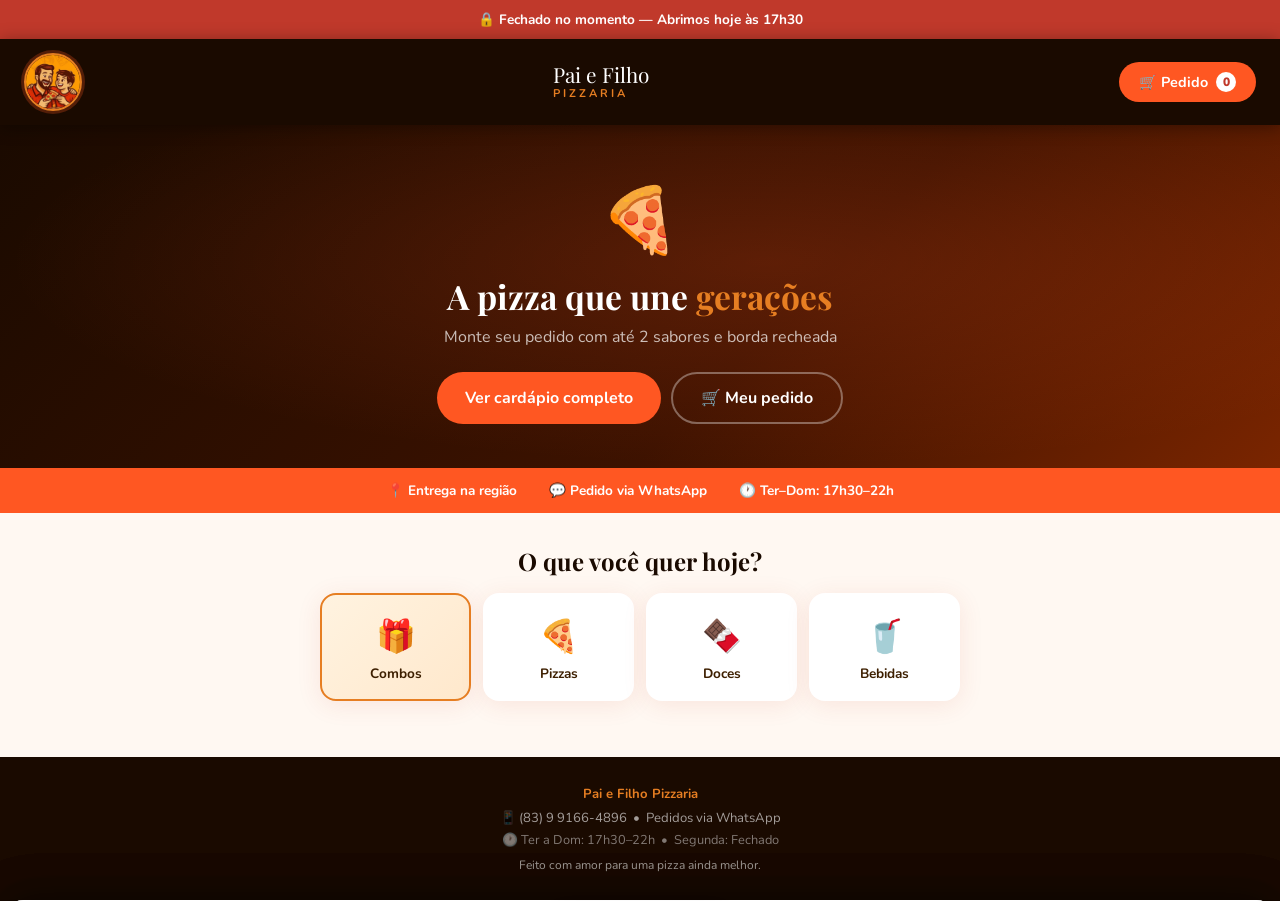
==== index.html @ 8ceafb1d "fix all" ====
<!DOCTYPE html>
<html lang="pt-br">
<head>
  <meta charset="UTF-8" />
  <meta name="viewport" content="width=device-width, initial-scale=1.0"/>
  <title>Pai e Filho Pizzaria</title>
  <link rel="icon" href="logo_pizzaria.jpeg" type="image/jpeg">
  <link href="https://fonts.googleapis.com/css2?family=Playfair+Display:wght@700;900&family=Nunito:wght@400;600;700&display=swap" rel="stylesheet"/>
  <link rel="stylesheet" href="style.css">
</head>
<body>

  <!-- BANNER DE HORÁRIO -->
  <div id="horarioBanner" class="horario-banner"></div>

  <!-- CABEÇALHO -->
  <header>
    <div class="header-logo">
      <div class="logo-circle">
        <img src="logo_pizzaria.jpeg" alt="Pai e Filho Pizzaria">
      </div>
    </div>
      <div class="header-title">
        Pai e Filho
        <span>Pizzaria</span>
      </div>
    </div>
    <button class="carrinho-btn" onclick="abrirCarrinho()">
      🛒 Pedido
      <div id="badge">0</div>
    </button>
  </header>

  <!-- DESTAQUE / BANNER PRINCIPAL -->
  <section class="hero">
    <span class="hero-emoji">🍕</span>
    <h2>A pizza que une <em>gerações</em></h2>
    <p>Monte seu pedido com até 2 sabores e borda recheada</p>
    <div class="hero-btns">
      <button class="hero-btn" onclick="irParaCategorias()">Ver cardápio completo</button>
      <button class="hero-btn outline" onclick="abrirCarrinho()">🛒 Meu pedido</button>
    </div>
  </section>

  <!-- FAIXA DE INFORMAÇÕES -->
  <div class="info-banner">
    <span>📍 Entrega na região</span>
    <span>💬 Pedido via WhatsApp</span>
    <span>🕐 Ter–Dom: 17h30–22h</span>
  </div>

  <!-- CATEGORIAS -->
  <h2 class="sec-title" id="sec-cat">O que você quer hoje?</h2>
  <div class="categorias">
    <div class="cat-card" id="cat-combo" onclick="ativarCat('combo')">
      <span class="cat-emoji">🎁</span>
      Combos
    </div>
    <div class="cat-card" id="cat-pizza" onclick="ativarCat('pizza')">
      <span class="cat-emoji">🍕</span>
      Pizzas
    </div>
    <div class="cat-card" id="cat-doce" onclick="ativarCat('doce')">
      <span class="cat-emoji">🍫</span>
      Doces
    </div>
    <div class="cat-card" id="cat-bebida" onclick="ativarCat('bebida')">
      <span class="cat-emoji">🥤</span>
      Bebidas
    </div>
  </div>

  <!-- FILTROS DE SUBCATEGORIA -->
  <div class="filtros" id="filtros" style="display:none;">
    <button class="filtro-btn ativo" id="f-todos" onclick="filtrar('todos')">Todos</button>
    <button class="filtro-btn" id="f-tradicionais" onclick="filtrar('tradicionais')">Tradicionais</button>
    <button class="filtro-btn" id="f-especiais" onclick="filtrar('especiais')">Especiais</button>
  </div>

  <!-- CARDÁPIO -->
  <div id="cardapio"></div>

  <!-- MODAL MONTAR PIZZA -->
  <div class="modal-overlay" id="modalOverlay" onclick="fecharModal()"></div>
  <div id="modalPizza">
    <div class="modal-handle"></div>
    <div class="modal-header">
      <h2>🍕 Montar Pizza</h2>
      <button class="fechar-btn" onclick="fecharModal()">✕</button>
    </div>
    <div class="modal-body">

      <!-- TAMANHO -->
      <div class="modal-section">
        <h3>Tamanho</h3>
        <div class="tam-grid">
          <button class="tam-btn ativo" id="tam-P" onclick="escolherTamanho('P', this)">
            🍕 Pequena<br><span>R$ base</span>
          </button>
          <button class="tam-btn" id="tam-G" onclick="escolherTamanho('G', this)">
            🍕 Grande<br><span>R$ base</span>
          </button>
        </div>
      </div>

      <!-- SABORES -->
      <div class="modal-section">
        <h3>Sabores <span class="hint">Escolha até 2</span></h3>
        <p id="saboresSelecionados" class="sabores-info">Nenhum sabor selecionado</p>
        <div id="listaSabores" class="sabores-lista"></div>
      </div>

      <!-- BORDA RECHEADA -->
      <div class="modal-section">
        <h3>Borda recheada</h3>
        <div class="borda-grid" id="bordaGrid">
          <button class="borda-btn ativo" onclick="escolherBordaModal('Sem borda', 0, this)">Sem borda</button>
          <button class="borda-btn" onclick="escolherBordaModal('Requeijão', null, this)">Requeijão</button>
          <button class="borda-btn" onclick="escolherBordaModal('Cheddar', null, this)">Cheddar</button>
          <button class="borda-btn" onclick="escolherBordaModal('Chocolate Branco', null, this)">Choc. Branco</button>
          <button class="borda-btn" onclick="escolherBordaModal('Chocolate ao Leite', null, this)">Choc. Leite</button>
        </div>
        <p id="bordaModalInfo" class="borda-info">✅ Sem borda</p>
      </div>

      <!-- ADICIONAIS -->
      <div class="modal-section">
        <h3>Adicionais <span class="hint">1x cada • verduras grátis</span></h3>
        <div class="adicionais-grid" id="adicionaisGrid"></div>
        <p id="adicionaisInfo" class="borda-info"></p>
      </div>

      <!-- RESUMO DO PEDIDO -->
      <div class="modal-resumo" id="modalResumo">
        <span>Selecione sabor e tamanho</span>
        <span id="modalPreco">R$ 0,00</span>
      </div>

      <button class="confirmar-btn" onclick="confirmarPizza()">✅ Adicionar ao Pedido</button>
    </div>
  </div>

  <!-- MODAL COMBO -->
  <div class="modal-overlay" id="modalComboOverlay" onclick="fecharModalCombo()"></div>
  <div id="modalCombo">
    <div class="modal-handle"></div>
    <div class="modal-header">
      <h2 id="modalComboTitulo">🎁 Montar Combo</h2>
      <button class="fechar-btn" onclick="fecharModalCombo()">✕</button>
    </div>
    <div class="modal-body">
      <div id="modalComboDescricao" class="combo-modal-desc"></div>

      <!-- SELEÇÃO DE PIZZAS DO COMBO -->
      <div id="comboPizzasContainer"></div>

      <!-- BEBIDA DO COMBO (se aplicável) -->
      <div id="comboBebidaContainer" style="display:none;">
        <div class="modal-section">
          <h3>Bebida incluída</h3>
          <div id="comboBebidaOpcoes" class="borda-grid"></div>
        </div>
      </div>

      <!-- RESUMO -->
      <div class="modal-resumo" id="comboResumo">
        <span id="comboResumoTexto">Monte seu combo</span>
        <span id="comboPreco" style="font-size:1.2rem;color:var(--laranja2);font-family:'Playfair Display',serif;">R$ 45,00</span>
      </div>

      <button class="confirmar-btn" onclick="confirmarCombo()">✅ Adicionar Combo ao Pedido</button>
    </div>
  </div>

  <!-- FUNDO ESCURO DO CARRINHO -->
  <div class="overlay" id="overlay" onclick="fecharCarrinho()"></div>

  <!-- GAVETA DO CARRINHO -->
  <div id="drawer">
    <div class="drawer-handle"></div>
    <div class="drawer-header">
      <h2>🛒 Seu Pedido</h2>
      <button class="fechar-btn" onclick="fecharCarrinho()">✕</button>
    </div>
    <ul id="listaPedido">
      <li class="carrinho-vazio">
        <span class="big">🍕</span>
        Seu pedido está vazio.<br>Adicione itens do cardápio!
      </li>
    </ul>
    <div class="drawer-total">
      <span>Total</span>
      <span id="total">R$ 0,00</span>
    </div>
    <button class="wpp-btn" onclick="finalizarPedido()">
      <svg viewBox="0 0 24 24" xmlns="http://www.w3.org/2000/svg">
        <path d="M17.472 14.382c-.297-.149-1.758-.867-2.03-.967-.273-.099-.471-.148-.67.15-.197.297-.767.966-.94 1.164-.173.199-.347.223-.644.075-.297-.15-1.255-.463-2.39-1.475-.883-.788-1.48-1.761-1.653-2.059-.173-.297-.018-.458.13-.606.134-.133.298-.347.446-.52.149-.174.198-.298.298-.497.099-.198.05-.371-.025-.52-.075-.149-.669-1.612-.916-2.207-.242-.579-.487-.5-.669-.51-.173-.008-.371-.01-.57-.01-.198 0-.52.074-.792.372-.272.297-1.04 1.016-1.04 2.479 0 1.462 1.065 2.875 1.213 3.074.149.198 2.096 3.2 5.077 4.487.709.306 1.262.489 1.694.625.712.227 1.36.195 1.871.118.571-.085 1.758-.719 2.006-1.413.248-.694.248-1.289.173-1.413-.074-.124-.272-.198-.57-.347z"/>
        <path d="M12 0C5.373 0 0 5.373 0 12c0 2.117.549 4.107 1.51 5.837L.057 23.882l6.204-1.627A11.94 11.94 0 0012 24c6.627 0 12-5.373 12-12S18.627 0 12 0zm0 21.818a9.818 9.818 0 01-5.006-1.374l-.36-.214-3.724.977.997-3.635-.234-.374A9.818 9.818 0 0112 2.182c5.428 0 9.818 4.39 9.818 9.818S17.428 21.818 12 21.818z"/>
      </svg>
      Finalizar pelo WhatsApp
    </button>
  </div>

  <!-- NOTIFICAÇÃO FLUTUANTE (TOAST) -->
  <div id="toast">✅ Item adicionado!</div>

  <footer>
    <p><strong>Pai e Filho Pizzaria</strong></p>
    <p style="margin-top:6px;">📱 (83) 9 9166-4896 &nbsp;•&nbsp; Pedidos via WhatsApp</p>
    <p style="margin-top:4px; font-size:0.8rem; color:rgba(255,255,255,0.45);">🕐 Ter a Dom: 17h30–22h &nbsp;•&nbsp; Segunda: Fechado</p>
    <p style="margin-top:8px; font-size:0.75rem;">Feito com amor para uma pizza ainda melhor.</p>
  </footer>

  <script src="script.js"></script>
</body>
</html>
---- style.css ----
:root {
      --vermelho: #c0392b;
      --laranja: #e67e22;
      --laranja2: #ff5722;
      --creme: #fff8f2;
      --creme2: #ffeedd;
      --escuro: #1a0a00;
      --texto: #3d1f00;
      --cartao: #ffffff;
      --sombra: 0 4px 24px rgba(192,57,43,0.10);
    }

    *, *::before, *::after { margin:0; padding:0; box-sizing:border-box; }

    body {
      background: var(--creme);
      color: var(--texto);
      font-family: 'Nunito', sans-serif;
      min-height: 100vh;
      overflow-x: hidden;
    }

    /* ===== BANNER DE HORÁRIO ===== */
    .horario-banner {
      padding: 10px 20px;
      text-align: center;
      font-size: 0.85rem;
      font-weight: 700;
      font-family: 'Nunito', sans-serif;
      display: flex;
      align-items: center;
      justify-content: center;
      gap: 8px;
      transition: background 0.3s;
    }
    .horario-banner.aberto {
      background: #1a7a3a;
      color: #fff;
    }
    .horario-banner.pre-abertura {
      background: #e67e22;
      color: #fff;
    }
    .horario-banner.fechado {
      background: #c0392b;
      color: #fff;
    }
    .horario-banner.segunda {
      background: #2c2c2c;
      color: rgba(255,255,255,0.75);
    }
    .horario-banner .pulse {
      display: inline-block;
      width: 8px; height: 8px;
      border-radius: 50%;
      background: #fff;
      animation: piscar 1.2s ease-in-out infinite;
      flex-shrink: 0;
    }
    @keyframes piscar {
      0%,100% { opacity: 1; }
      50% { opacity: 0.2; }
    }

    /* ===== CABEÇALHO ===== */
    header {
      background: var(--escuro);
      padding: 14px 24px;
      display: flex;
      align-items: center;
      justify-content: space-between;
      position: sticky;
      top: 0;
      z-index: 100;
      box-shadow: 0 2px 16px rgba(0,0,0,0.35);
    }

    .header-logo {
      display: flex;
      align-items: center;
      gap: 12px;
    }

    .logo-circle {
      width: 58px;
      height: 58px;
      border-radius: 50%;
      overflow: hidden;
      flex-shrink: 0;
      border: 2px solid var(--laranja);
      box-shadow: 0 0 0 3px rgba(255,87,34,0.25);
    }

    .logo-circle img {
      width: 160%;
      height: 160%;
      object-fit: cover;
      object-position: 30% 5%;
      display: block;
      margin-left: -30%;
    }

    .header-title {
      font-family: 'Playfair Display', serif;
      color: #fff;
      font-size: 1.3rem;
      line-height: 1.1;
    }

    .header-title span {
      display: block;
      font-size: 0.7rem;
      font-family: 'Nunito', sans-serif;
      color: var(--laranja);
      letter-spacing: 3px;
      text-transform: uppercase;
      font-weight: 700;
      margin-top: 2px;
    }

    .carrinho-btn {
      background: var(--laranja2);
      border: none;
      color: white;
      border-radius: 50px;
      padding: 10px 20px;
      font-family: 'Nunito', sans-serif;
      font-weight: 700;
      font-size: 0.9rem;
      cursor: pointer;
      display: flex;
      align-items: center;
      gap: 8px;
      transition: background 0.2s, transform 0.15s;
      position: relative;
    }
    .carrinho-btn:hover { background: var(--vermelho); transform: scale(1.04); }
    #badge {
      background: #fff;
      color: var(--vermelho);
      border-radius: 50%;
      font-size: 0.75rem;
      width: 20px; height: 20px;
      display: flex; align-items: center; justify-content: center;
      font-weight: 900;
    }

    /* ===== DESTAQUE / BANNER PRINCIPAL ===== */
    .hero {
      background: linear-gradient(135deg, #1a0a00 0%, #3d1200 60%, #7a2500 100%);
      padding: 52px 24px 44px;
      text-align: center;
      position: relative;
      overflow: hidden;
    }
    .hero::before {
      content: '';
      position: absolute;
      inset: 0;
      background: radial-gradient(ellipse at 60% 40%, rgba(255,87,34,0.18) 0%, transparent 70%);
    }
    .hero-emoji {
      font-size: 64px;
      display: block;
      margin-bottom: 12px;
      animation: flutuar 3s ease-in-out infinite;
    }
    @keyframes flutuar {
      0%,100% { transform: translateY(0); }
      50% { transform: translateY(-10px); }
    }
    .hero h2 {
      font-family: 'Playfair Display', serif;
      font-size: 2.1rem;
      color: #fff;
      line-height: 1.15;
      position: relative;
    }
    .hero h2 em {
      font-style: normal;
      color: var(--laranja);
    }
    .hero p {
      color: rgba(255,255,255,0.72);
      margin-top: 10px;
      font-size: 1rem;
      position: relative;
    }
    .hero-btns {
      display: flex;
      gap: 10px;
      justify-content: center;
      flex-wrap: wrap;
      margin-top: 24px;
      position: relative;
    }
    .hero-btn {
      background: var(--laranja2);
      color: white;
      border: none;
      border-radius: 50px;
      padding: 13px 28px;
      font-family: 'Nunito', sans-serif;
      font-weight: 700;
      font-size: 1rem;
      cursor: pointer;
      transition: background 0.2s, transform 0.15s;
    }
    .hero-btn:hover { background: var(--vermelho); transform: scale(1.04); }
    .hero-btn.outline {
      background: transparent;
      border: 2px solid rgba(255,255,255,0.35);
      color: white;
    }
    .hero-btn.outline:hover { background: rgba(255,255,255,0.1); }

    /* ===== FAIXA DE INFORMAÇÕES ===== */
    .info-banner {
      background: var(--laranja2);
      color: white;
      display: flex;
      justify-content: center;
      gap: 32px;
      padding: 13px 24px;
      font-size: 0.85rem;
      font-weight: 700;
      flex-wrap: wrap;
    }
    .info-banner span { display: flex; align-items: center; gap: 5px; }

    /* ===== CATEGORIAS ===== */
    .sec-title {
      font-family: 'Playfair Display', serif;
      font-size: 1.5rem;
      color: var(--escuro);
      padding: 32px 20px 0;
      text-align: center;
    }
    .categorias {
      display: grid;
      grid-template-columns: repeat(4, 1fr);
      gap: 12px;
      padding: 16px 20px;
      max-width: 680px;
      margin: 0 auto;
    }
    .cat-card {
      background: var(--cartao);
      border-radius: 16px;
      padding: 20px 10px 16px;
      text-align: center;
      cursor: pointer;
      box-shadow: var(--sombra);
      border: 2px solid transparent;
      transition: border 0.2s, transform 0.15s, box-shadow 0.2s;
      font-weight: 700;
      font-size: 0.85rem;
      color: var(--texto);
    }
    .cat-card:hover, .cat-card.ativo {
      border-color: var(--laranja2);
      transform: translateY(-3px);
      box-shadow: 0 8px 28px rgba(255,87,34,0.18);
      color: var(--laranja2);
    }
    /* destaque especial para combos */
    #cat-combo {
      background: linear-gradient(135deg, #fff3e0 0%, #ffe8cc 100%);
      border-color: var(--laranja);
    }
    #cat-combo:hover, #cat-combo.ativo {
      background: var(--laranja2);
      color: white;
      border-color: var(--laranja2);
    }
    .cat-card .cat-emoji { font-size: 2rem; display: block; margin-bottom: 6px; }

    /* ===== FILTROS DE SUBCATEGORIA ===== */
    .filtros {
      display: flex;
      gap: 8px;
      padding: 0 20px 10px;
      overflow-x: auto;
      scrollbar-width: none;
      max-width: 680px;
      margin: 0 auto;
    }
    .filtros::-webkit-scrollbar { display: none; }
    .filtro-btn {
      background: var(--creme2);
      border: 2px solid transparent;
      border-radius: 50px;
      padding: 7px 18px;
      font-family: 'Nunito', sans-serif;
      font-weight: 700;
      font-size: 0.82rem;
      cursor: pointer;
      white-space: nowrap;
      color: var(--texto);
      transition: all 0.18s;
    }
    .filtro-btn:hover, .filtro-btn.ativo {
      background: var(--laranja2);
      color: white;
      border-color: var(--laranja2);
    }

    /* ===== CARDÁPIO ===== */
    #cardapio {
      display: none;
      padding: 0 20px 20px;
      max-width: 680px;
      margin: 0 auto;
    }
    .item {
      background: var(--cartao);
      border-radius: 14px;
      padding: 16px;
      margin-top: 10px;
      display: flex;
      align-items: center;
      justify-content: space-between;
      gap: 12px;
      box-shadow: var(--sombra);
      transition: box-shadow 0.2s, transform 0.15s;
      animation: aparecer 0.3s ease both;
    }
    @keyframes aparecer {
      from { opacity:0; transform: translateY(12px); }
      to   { opacity:1; transform: translateY(0); }
    }
    .item:hover { box-shadow: 0 6px 24px rgba(255,87,34,0.13); transform: translateY(-2px); }
    .item-info p {
      font-weight: 700;
      font-size: 0.97rem;
      color: var(--escuro);
    }
    .item-info small {
      display: block;
      color: #888;
      font-size: 0.78rem;
      margin-top: 3px;
      line-height: 1.35;
    }
    .item-info .precos {
      margin-top: 6px;
      display: flex;
      gap: 8px;
    }
    .preco-tag {
      background: var(--creme2);
      color: var(--vermelho);
      font-weight: 700;
      font-size: 0.8rem;
      border-radius: 8px;
      padding: 3px 10px;
      cursor: pointer;
      border: 2px solid transparent;
      font-family: 'Nunito', sans-serif;
      transition: all 0.15s;
    }
    .preco-tag:hover {
      background: var(--laranja2);
      color: white;
      border-color: var(--laranja2);
      transform: scale(1.06);
    }
    .item-add {
      background: var(--laranja2);
      color: white;
      border: none;
      border-radius: 50px;
      padding: 9px 18px;
      font-family: 'Nunito', sans-serif;
      font-weight: 700;
      font-size: 0.85rem;
      cursor: pointer;
      white-space: nowrap;
      flex-shrink: 0;
      transition: background 0.2s, transform 0.15s;
    }
    .item-add:hover { background: var(--vermelho); transform: scale(1.06); }

    /* ===== CARDS DE COMBO ===== */
    .combo-grid {
      display: flex;
      flex-direction: column;
      gap: 14px;
      padding: 12px 0 20px;
    }
    .combo-card {
      background: var(--cartao);
      border-radius: 18px;
      overflow: hidden;
      box-shadow: var(--sombra);
      border: 2px solid transparent;
      transition: border 0.2s, transform 0.15s, box-shadow 0.2s;
      animation: aparecer 0.3s ease both;
      display: flex;
      flex-direction: column;
    }
    .combo-card:hover {
      border-color: var(--laranja2);
      transform: translateY(-2px);
      box-shadow: 0 8px 28px rgba(255,87,34,0.2);
    }
    .combo-img-wrapper {
      width: 100%;
      height: 160px;
      overflow: hidden;
      background: linear-gradient(135deg, #3d1200 0%, #7a2500 100%);
      position: relative;
      display: flex;
      align-items: center;
      justify-content: center;
    }
    .combo-img-emoji {
      font-size: 72px;
      position: relative;
      z-index: 1;
    }
    .combo-img-overlay {
      position: absolute;
      inset: 0;
      background: radial-gradient(ellipse at 50% 50%, rgba(255,87,34,0.15) 0%, transparent 70%);
    }
    .combo-badge {
      position: absolute;
      top: 12px;
      right: 12px;
      background: var(--laranja2);
      color: white;
      font-size: 0.72rem;
      font-weight: 700;
      padding: 4px 10px;
      border-radius: 50px;
      font-family: 'Nunito', sans-serif;
      z-index: 2;
    }
    .combo-body {
      padding: 16px;
      display: flex;
      justify-content: space-between;
      align-items: flex-start;
      gap: 12px;
    }
    .combo-info h3 {
      font-family: 'Playfair Display', serif;
      font-size: 1.1rem;
      color: var(--escuro);
      margin-bottom: 6px;
    }
    .combo-itens {
      list-style: none;
      padding: 0;
      margin: 0;
    }
    .combo-itens li {
      font-size: 0.82rem;
      color: #666;
      font-weight: 600;
      padding: 2px 0;
      display: flex;
      align-items: center;
      gap: 6px;
    }
    .combo-itens li::before {
      content: '✓';
      color: var(--laranja2);
      font-weight: 900;
      font-size: 0.75rem;
    }
    .combo-preco-area {
      display: flex;
      flex-direction: column;
      align-items: flex-end;
      gap: 8px;
      flex-shrink: 0;
    }
    .combo-preco {
      font-family: 'Playfair Display', serif;
      font-size: 1.4rem;
      color: var(--laranja2);
      font-weight: 700;
      white-space: nowrap;
    }
    .combo-btn {
      background: var(--laranja2);
      color: white;
      border: none;
      border-radius: 50px;
      padding: 9px 18px;
      font-family: 'Nunito', sans-serif;
      font-weight: 700;
      font-size: 0.82rem;
      cursor: pointer;
      white-space: nowrap;
      transition: background 0.2s, transform 0.15s;
    }
    .combo-btn:hover { background: var(--vermelho); transform: scale(1.04); }

    /* ===== MODAL MONTAR PIZZA ===== */
    .modal-overlay {
      display: none;
      position: fixed;
      inset: 0;
      background: rgba(0,0,0,0.55);
      z-index: 200;
    }
    .modal-overlay.aberto { display: block; }

    #modalPizza, #modalCombo {
      position: fixed;
      bottom: 0; left: 0; right: 0;
      background: white;
      border-radius: 24px 24px 0 0;
      max-height: 90vh;
      overflow-y: auto;
      z-index: 300;
      transform: translateY(100%);
      transition: transform 0.35s cubic-bezier(.4,0,.2,1);
      box-shadow: 0 -8px 40px rgba(0,0,0,0.2);
    }
    #modalPizza.aberto, #modalCombo.aberto { transform: translateY(0); }

    .modal-handle {
      width: 44px; height: 5px;
      background: #ddd;
      border-radius: 4px;
      margin: 14px auto 0;
    }
    .modal-header {
      display: flex;
      align-items: center;
      justify-content: space-between;
      padding: 16px 20px 12px;
      border-bottom: 1px solid #f0ece8;
      position: sticky;
      top: 0;
      background: white;
      z-index: 1;
    }
    .modal-header h2 {
      font-family: 'Playfair Display', serif;
      font-size: 1.2rem;
      color: var(--escuro);
    }
    .fechar-btn {
      background: none;
      border: none;
      font-size: 1.5rem;
      cursor: pointer;
      color: #888;
    }
    .modal-body {
      padding: 0 20px 20px;
    }
    .modal-section {
      margin-top: 20px;
    }
    .modal-section h3 {
      font-family: 'Playfair Display', serif;
      font-size: 1rem;
      color: var(--escuro);
      margin-bottom: 10px;
      display: flex;
      align-items: center;
      gap: 8px;
    }
    .hint {
      font-family: 'Nunito', sans-serif;
      font-size: 0.75rem;
      color: #aaa;
      font-weight: 600;
    }

    /* SELEÇÃO DE TAMANHO */
    .tam-grid {
      display: grid;
      grid-template-columns: 1fr 1fr;
      gap: 10px;
    }
    .tam-btn {
      background: var(--creme2);
      border: 2px solid transparent;
      border-radius: 14px;
      padding: 14px 10px;
      text-align: center;
      font-family: 'Nunito', sans-serif;
      font-weight: 700;
      font-size: 0.9rem;
      cursor: pointer;
      color: var(--texto);
      transition: all 0.18s;
      line-height: 1.6;
    }
    .tam-btn span {
      display: block;
      font-size: 0.78rem;
      color: #999;
      font-weight: 600;
    }
    .tam-btn:hover, .tam-btn.ativo {
      background: var(--laranja2);
      color: white;
      border-color: var(--laranja2);
    }
    .tam-btn.ativo span { color: rgba(255,255,255,0.8); }

    /* LISTA DE SABORES */
    .sabores-info {
      font-size: 0.83rem;
      color: var(--laranja2);
      font-weight: 700;
      margin-bottom: 10px;
      min-height: 20px;
    }
    .sabores-lista {
      display: flex;
      flex-direction: column;
      gap: 6px;
      max-height: 220px;
      overflow-y: auto;
      padding-right: 4px;
    }
    .sabores-lista::-webkit-scrollbar { width: 4px; }
    .sabores-lista::-webkit-scrollbar-track { background: #f0ece8; border-radius: 4px; }
    .sabores-lista::-webkit-scrollbar-thumb { background: var(--laranja); border-radius: 4px; }
    .sabor-item {
      display: flex;
      align-items: center;
      justify-content: space-between;
      background: var(--creme);
      border: 2px solid transparent;
      border-radius: 10px;
      padding: 10px 12px;
      cursor: pointer;
      transition: all 0.15s;
      gap: 8px;
    }
    .sabor-item:hover { border-color: var(--laranja); }
    .sabor-item.selecionado {
      border-color: var(--laranja2);
      background: #fff3e0;
    }
    .sabor-item.desabilitado {
      opacity: 0.4;
      cursor: not-allowed;
    }
    .sabor-nome {
      font-weight: 700;
      font-size: 0.88rem;
      color: var(--escuro);
      flex: 1;
    }
    .sabor-preco {
      font-size: 0.8rem;
      color: var(--vermelho);
      font-weight: 700;
      white-space: nowrap;
    }
    .sabor-check {
      width: 20px; height: 20px;
      border: 2px solid #ddd;
      border-radius: 6px;
      display: flex; align-items: center; justify-content: center;
      font-size: 0.7rem;
      flex-shrink: 0;
      transition: all 0.15s;
    }
    .sabor-item.selecionado .sabor-check {
      background: var(--laranja2);
      border-color: var(--laranja2);
      color: white;
    }

    /* ADICIONAIS */
    .adicionais-grid {
      display: flex;
      flex-wrap: wrap;
      gap: 8px;
    }
    .adicional-btn {
      background: white;
      border: 2px solid #ddd;
      color: var(--texto);
      border-radius: 50px;
      padding: 7px 14px;
      font-family: 'Nunito', sans-serif;
      font-weight: 700;
      font-size: 0.8rem;
      cursor: pointer;
      transition: all 0.15s;
      display: flex;
      align-items: center;
      gap: 5px;
    }
    .adicional-btn .adicional-preco {
      font-size: 0.72rem;
      color: #aaa;
      font-weight: 600;
    }
    .adicional-btn:hover { border-color: var(--laranja); }
    .adicional-btn.selecionado {
      background: var(--laranja2);
      color: white;
      border-color: var(--laranja2);
    }
    .adicional-btn.selecionado .adicional-preco { color: rgba(255,255,255,0.8); }

    /* SELEÇÃO DE BORDA */
    .borda-grid {
      display: flex;
      flex-wrap: wrap;
      gap: 8px;
    }
    .borda-btn {
      background: white;
      border: 2px solid var(--laranja);
      color: var(--texto);
      border-radius: 50px;
      padding: 8px 16px;
      font-family: 'Nunito', sans-serif;
      font-weight: 700;
      font-size: 0.82rem;
      cursor: pointer;
      transition: all 0.15s;
    }
    .borda-btn:hover, .borda-btn.ativo {
      background: var(--laranja2);
      color: white;
      border-color: var(--laranja2);
    }
    .borda-info {
      margin-top: 8px;
      font-size: 0.82rem;
      color: var(--vermelho);
      font-weight: 700;
    }

    /* RESUMO E BOTÃO DE CONFIRMAR */
    .modal-resumo {
      background: var(--creme2);
      border-radius: 12px;
      padding: 14px 16px;
      margin-top: 20px;
      display: flex;
      justify-content: space-between;
      align-items: center;
      font-weight: 700;
      font-size: 0.9rem;
      color: var(--texto);
    }
    #modalPreco {
      font-size: 1.2rem;
      color: var(--laranja2);
      font-family: 'Playfair Display', serif;
    }
    .confirmar-btn {
      display: block;
      width: 100%;
      background: var(--laranja2);
      color: white;
      border: none;
      border-radius: 14px;
      padding: 16px;
      font-family: 'Nunito', sans-serif;
      font-weight: 700;
      font-size: 1rem;
      cursor: pointer;
      margin-top: 12px;
      transition: background 0.2s, transform 0.15s;
      box-shadow: 0 4px 16px rgba(255,87,34,0.3);
    }
    .confirmar-btn:hover { background: var(--vermelho); transform: scale(1.01); }

    /* MODAL COMBO */
    .combo-modal-desc {
      margin-top: 16px;
      background: var(--creme2);
      border-radius: 12px;
      padding: 14px 16px;
      font-size: 0.85rem;
      color: var(--texto);
      font-weight: 600;
      line-height: 1.5;
    }
    .combo-pizza-slot {
      margin-top: 20px;
    }
    .combo-pizza-slot h3 {
      font-family: 'Playfair Display', serif;
      font-size: 1rem;
      color: var(--escuro);
      margin-bottom: 6px;
    }
    .combo-pizza-selecionada {
      font-size: 0.83rem;
      color: var(--laranja2);
      font-weight: 700;
      margin-bottom: 8px;
      min-height: 18px;
    }
    .combo-bebida-selecionada {
      font-size: 0.83rem;
      color: var(--laranja2);
      font-weight: 700;
      margin-top: 8px;
    }

    /* ===== GAVETA DO CARRINHO ===== */
    .overlay {
      display: none;
      position: fixed;
      inset: 0;
      background: rgba(0,0,0,0.5);
      z-index: 200;
    }
    .overlay.aberto { display: block; }

    #drawer {
      position: fixed;
      bottom: 0; left: 0; right: 0;
      background: white;
      border-radius: 24px 24px 0 0;
      padding: 0 0 32px;
      max-height: 85vh;
      overflow-y: auto;
      z-index: 300;
      transform: translateY(100%);
      transition: transform 0.35s cubic-bezier(.4,0,.2,1);
      box-shadow: 0 -8px 40px rgba(0,0,0,0.2);
    }
    #drawer.aberto { transform: translateY(0); }

    .drawer-handle {
      width: 44px; height: 5px;
      background: #ddd;
      border-radius: 4px;
      margin: 14px auto 0;
    }
    .drawer-header {
      display: flex;
      align-items: center;
      justify-content: space-between;
      padding: 16px 20px 10px;
      border-bottom: 1px solid #f0ece8;
    }
    .drawer-header h2 {
      font-family: 'Playfair Display', serif;
      font-size: 1.25rem;
      color: var(--escuro);
    }

    #listaPedido {
      list-style: none;
      padding: 12px 20px;
    }
    #listaPedido li {
      display: flex;
      justify-content: space-between;
      align-items: flex-start;
      padding: 10px 0;
      border-bottom: 1px dashed #f0ece8;
      font-size: 0.9rem;
      color: var(--texto);
      font-weight: 600;
      gap: 8px;
    }
    #listaPedido li .item-desc {
      flex: 1;
      line-height: 1.4;
    }
    #listaPedido li .item-desc small {
      display: block;
      color: #aaa;
      font-size: 0.75rem;
      font-weight: 400;
    }
    #listaPedido li .remover {
      background: none;
      border: none;
      color: #ccc;
      font-size: 1rem;
      cursor: pointer;
      padding: 0 4px;
      transition: color 0.15s;
      flex-shrink: 0;
    }
    #listaPedido li .remover:hover { color: var(--vermelho); }

    .drawer-total {
      padding: 14px 20px;
      display: flex;
      justify-content: space-between;
      align-items: center;
      font-size: 1.1rem;
      font-weight: 700;
      color: var(--escuro);
      font-family: 'Playfair Display', serif;
    }
    .drawer-total span:last-child { color: var(--laranja2); font-size: 1.3rem; }

    .wpp-btn {
      display: flex;
      align-items: center;
      justify-content: center;
      gap: 10px;
      margin: 10px 20px 0;
      background: #25d366;
      color: white;
      border: none;
      border-radius: 14px;
      padding: 16px;
      font-family: 'Nunito', sans-serif;
      font-weight: 700;
      font-size: 1.05rem;
      cursor: pointer;
      width: calc(100% - 40px);
      transition: background 0.2s, transform 0.15s;
      box-shadow: 0 4px 16px rgba(37,211,102,0.3);
    }
    .wpp-btn:hover { background: #1db954; transform: scale(1.02); }
    .wpp-btn svg { width: 22px; height: 22px; fill: white; }

    .carrinho-vazio {
      text-align: center;
      padding: 40px 20px;
      color: #bbb;
      font-size: 0.95rem;
    }
    .carrinho-vazio .big { font-size: 3rem; display: block; margin-bottom: 10px; }

    /* ===== NOTIFICAÇÃO FLUTUANTE (TOAST) ===== */
    #toast {
      position: fixed;
      bottom: 24px;
      left: 50%;
      transform: translateX(-50%) translateY(80px);
      background: var(--escuro);
      color: white;
      padding: 12px 24px;
      border-radius: 50px;
      font-weight: 700;
      font-size: 0.9rem;
      z-index: 500;
      transition: transform 0.3s cubic-bezier(.4,0,.2,1);
      white-space: nowrap;
      box-shadow: 0 4px 20px rgba(0,0,0,0.3);
    }
    #toast.show { transform: translateX(-50%) translateY(0); }

    /* ===== RODAPÉ ===== */
    footer {
      background: var(--escuro);
      color: rgba(255,255,255,0.6);
      text-align: center;
      padding: 28px 20px;
      font-size: 0.82rem;
      margin-top: 40px;
    }
    footer strong { color: var(--laranja); }

    /* ===== RESPONSIVO (TELAS PEQUENAS) ===== */
    @media (max-width: 480px) {
      .hero h2 { font-size: 1.6rem; }
      .categorias { grid-template-columns: repeat(2, 1fr); gap: 8px; }
    }
    @media (max-width: 340px) {
      .categorias { grid-template-columns: repeat(2, 1fr); }
    }
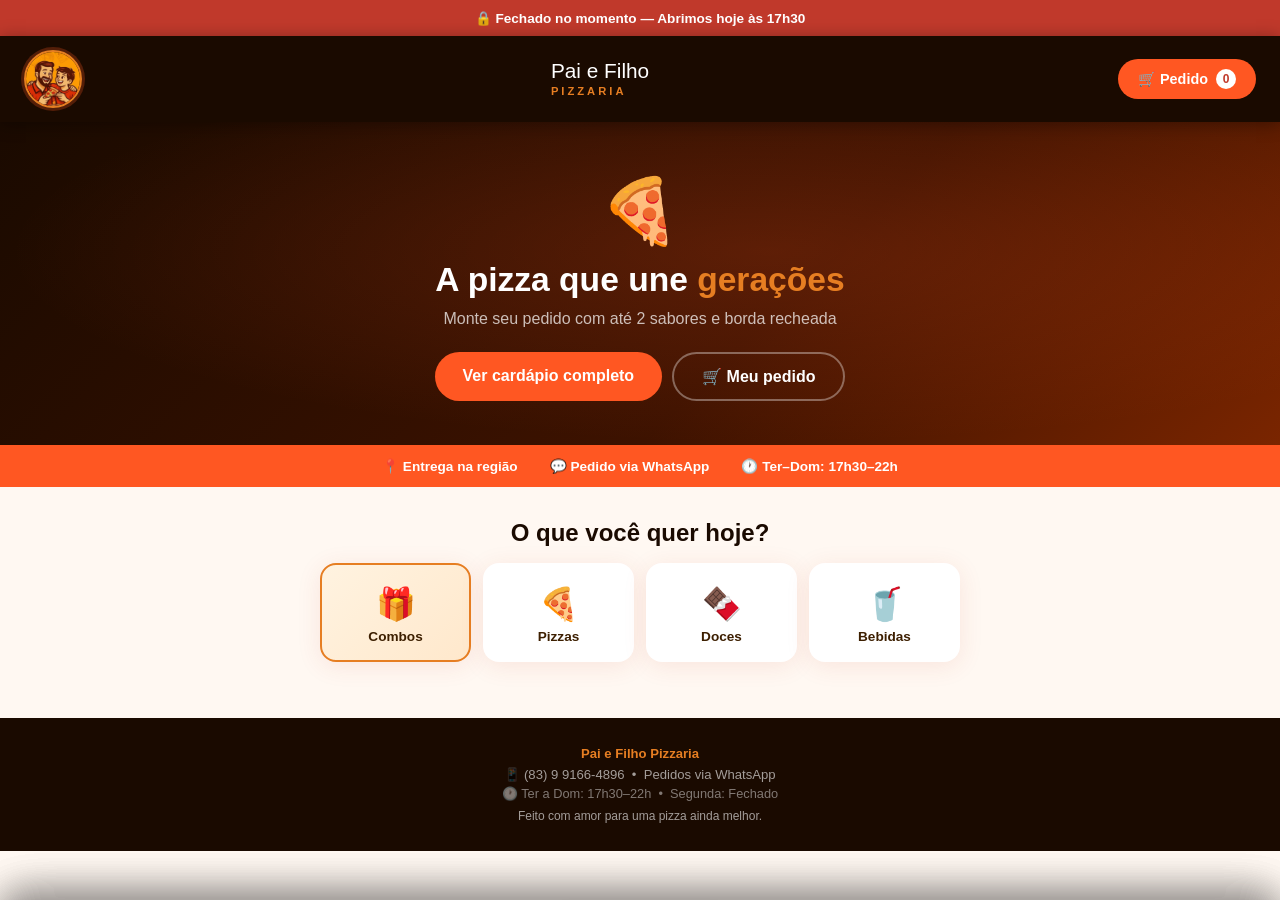
==== commit 671bf190: "fix(font-family): changed all font family" ====
--- a/index.html
+++ b/index.html
@@ -165,7 +165,7 @@
       <!-- RESUMO -->
       <div class="modal-resumo" id="comboResumo">
         <span id="comboResumoTexto">Monte seu combo</span>
-        <span id="comboPreco" style="font-size:1.2rem;color:var(--laranja2);font-family:'Playfair Display',serif;">R$ 45,00</span>
+        <span id="comboPreco" style="font-size:1.2rem;color:var(--laranja2);">R$ 45,00</span>
       </div>
 
       <button class="confirmar-btn" onclick="confirmarCombo()">✅ Adicionar Combo ao Pedido</button>
@@ -192,12 +192,8 @@
       <span>Total</span>
       <span id="total">R$ 0,00</span>
     </div>
-    <button class="wpp-btn" onclick="finalizarPedido()">
-      <svg viewBox="0 0 24 24" xmlns="http://www.w3.org/2000/svg">
-        <path d="M17.472 14.382c-.297-.149-1.758-.867-2.03-.967-.273-.099-.471-.148-.67.15-.197.297-.767.966-.94 1.164-.173.199-.347.223-.644.075-.297-.15-1.255-.463-2.39-1.475-.883-.788-1.48-1.761-1.653-2.059-.173-.297-.018-.458.13-.606.134-.133.298-.347.446-.52.149-.174.198-.298.298-.497.099-.198.05-.371-.025-.52-.075-.149-.669-1.612-.916-2.207-.242-.579-.487-.5-.669-.51-.173-.008-.371-.01-.57-.01-.198 0-.52.074-.792.372-.272.297-1.04 1.016-1.04 2.479 0 1.462 1.065 2.875 1.213 3.074.149.198 2.096 3.2 5.077 4.487.709.306 1.262.489 1.694.625.712.227 1.36.195 1.871.118.571-.085 1.758-.719 2.006-1.413.248-.694.248-1.289.173-1.413-.074-.124-.272-.198-.57-.347z"/>
-        <path d="M12 0C5.373 0 0 5.373 0 12c0 2.117.549 4.107 1.51 5.837L.057 23.882l6.204-1.627A11.94 11.94 0 0012 24c6.627 0 12-5.373 12-12S18.627 0 12 0zm0 21.818a9.818 9.818 0 01-5.006-1.374l-.36-.214-3.724.977.997-3.635-.234-.374A9.818 9.818 0 0112 2.182c5.428 0 9.818 4.39 9.818 9.818S17.428 21.818 12 21.818z"/>
-      </svg>
-      Finalizar pelo WhatsApp
+    <button class="wpp-btn" onclick="abrirResumo()">
+      Finalizar
     </button>
   </div>
 
--- a/style.css
+++ b/style.css
@@ -15,7 +15,7 @@
     body {
       background: var(--creme);
       color: var(--texto);
-      font-family: 'Nunito', sans-serif;
+      font-family: Arial, Helvetica, sans-serif;
       min-height: 100vh;
       overflow-x: hidden;
     }
@@ -26,7 +26,7 @@
       text-align: center;
       font-size: 0.85rem;
       font-weight: 700;
-      font-family: 'Nunito', sans-serif;
+      font-family: Arial, Helvetica, sans-serif;
       display: flex;
       align-items: center;
       justify-content: center;
@@ -101,7 +101,7 @@
     }
 
     .header-title {
-      font-family: 'Playfair Display', serif;
+      font-family: Arial, Helvetica, sans-serif;
       color: #fff;
       font-size: 1.3rem;
       line-height: 1.1;
@@ -110,7 +110,7 @@
     .header-title span {
       display: block;
       font-size: 0.7rem;
-      font-family: 'Nunito', sans-serif;
+      font-family: Arial, Helvetica, sans-serif;
       color: var(--laranja);
       letter-spacing: 3px;
       text-transform: uppercase;
@@ -124,7 +124,7 @@
       color: white;
       border-radius: 50px;
       padding: 10px 20px;
-      font-family: 'Nunito', sans-serif;
+      font-family: Arial, Helvetica, sans-serif;
       font-weight: 700;
       font-size: 0.9rem;
       cursor: pointer;
@@ -170,7 +170,7 @@
       50% { transform: translateY(-10px); }
     }
     .hero h2 {
-      font-family: 'Playfair Display', serif;
+      font-family: Arial, Helvetica, sans-serif;
       font-size: 2.1rem;
       color: #fff;
       line-height: 1.15;
@@ -200,7 +200,7 @@
       border: none;
       border-radius: 50px;
       padding: 13px 28px;
-      font-family: 'Nunito', sans-serif;
+      font-family: Arial, Helvetica, sans-serif;
       font-weight: 700;
       font-size: 1rem;
       cursor: pointer;
@@ -230,7 +230,7 @@
 
     /* ===== CATEGORIAS ===== */
     .sec-title {
-      font-family: 'Playfair Display', serif;
+      font-family: Arial, Helvetica, sans-serif;
       font-size: 1.5rem;
       color: var(--escuro);
       padding: 32px 20px 0;
@@ -291,7 +291,7 @@
       border: 2px solid transparent;
       border-radius: 50px;
       padding: 7px 18px;
-      font-family: 'Nunito', sans-serif;
+      font-family: Arial, Helvetica, sans-serif;
       font-weight: 700;
       font-size: 0.82rem;
       cursor: pointer;
@@ -356,7 +356,7 @@
       padding: 3px 10px;
       cursor: pointer;
       border: 2px solid transparent;
-      font-family: 'Nunito', sans-serif;
+      font-family: Arial, Helvetica, sans-serif;
       transition: all 0.15s;
     }
     .preco-tag:hover {
@@ -371,7 +371,7 @@
       border: none;
       border-radius: 50px;
       padding: 9px 18px;
-      font-family: 'Nunito', sans-serif;
+      font-family: Arial, Helvetica, sans-serif;
       font-weight: 700;
       font-size: 0.85rem;
       cursor: pointer;
@@ -434,7 +434,7 @@
       font-weight: 700;
       padding: 4px 10px;
       border-radius: 50px;
-      font-family: 'Nunito', sans-serif;
+      font-family: Arial, Helvetica, sans-serif;
       z-index: 2;
     }
     .combo-body {
@@ -445,7 +445,7 @@
       gap: 12px;
     }
     .combo-info h3 {
-      font-family: 'Playfair Display', serif;
+      font-family: Arial, Helvetica, sans-serif;
       font-size: 1.1rem;
       color: var(--escuro);
       margin-bottom: 6px;
@@ -478,7 +478,7 @@
       flex-shrink: 0;
     }
     .combo-preco {
-      font-family: 'Playfair Display', serif;
+      font-family: Arial, Helvetica, sans-serif;
       font-size: 1.4rem;
       color: var(--laranja2);
       font-weight: 700;
@@ -490,7 +490,7 @@
       border: none;
       border-radius: 50px;
       padding: 9px 18px;
-      font-family: 'Nunito', sans-serif;
+      font-family: Arial, Helvetica, sans-serif;
       font-weight: 700;
       font-size: 0.82rem;
       cursor: pointer;
@@ -541,7 +541,7 @@
       z-index: 1;
     }
     .modal-header h2 {
-      font-family: 'Playfair Display', serif;
+      font-family: Arial, Helvetica, sans-serif;
       font-size: 1.2rem;
       color: var(--escuro);
     }
@@ -559,7 +559,7 @@
       margin-top: 20px;
     }
     .modal-section h3 {
-      font-family: 'Playfair Display', serif;
+      font-family: Arial, Helvetica, sans-serif;
       font-size: 1rem;
       color: var(--escuro);
       margin-bottom: 10px;
@@ -568,7 +568,7 @@
       gap: 8px;
     }
     .hint {
-      font-family: 'Nunito', sans-serif;
+      font-family: Arial, Helvetica, sans-serif;
       font-size: 0.75rem;
       color: #aaa;
       font-weight: 600;
@@ -586,7 +586,7 @@
       border-radius: 14px;
       padding: 14px 10px;
       text-align: center;
-      font-family: 'Nunito', sans-serif;
+      font-family: Arial, Helvetica, sans-serif;
       font-weight: 700;
       font-size: 0.9rem;
       cursor: pointer;
@@ -686,7 +686,7 @@
       color: var(--texto);
       border-radius: 50px;
       padding: 7px 14px;
-      font-family: 'Nunito', sans-serif;
+      font-family: Arial, Helvetica, sans-serif;
       font-weight: 700;
       font-size: 0.8rem;
       cursor: pointer;
@@ -720,7 +720,7 @@
       color: var(--texto);
       border-radius: 50px;
       padding: 8px 16px;
-      font-family: 'Nunito', sans-serif;
+      font-family: Arial, Helvetica, sans-serif;
       font-weight: 700;
       font-size: 0.82rem;
       cursor: pointer;
@@ -754,7 +754,7 @@
     #modalPreco {
       font-size: 1.2rem;
       color: var(--laranja2);
-      font-family: 'Playfair Display', serif;
+      font-family: Arial, Helvetica, sans-serif;
     }
     .confirmar-btn {
       display: block;
@@ -764,7 +764,7 @@
       border: none;
       border-radius: 14px;
       padding: 16px;
-      font-family: 'Nunito', sans-serif;
+      font-family: Arial, Helvetica, sans-serif;
       font-weight: 700;
       font-size: 1rem;
       cursor: pointer;
@@ -789,7 +789,7 @@
       margin-top: 20px;
     }
     .combo-pizza-slot h3 {
-      font-family: 'Playfair Display', serif;
+      font-family: Arial, Helvetica, sans-serif;
       font-size: 1rem;
       color: var(--escuro);
       margin-bottom: 6px;
@@ -847,7 +847,7 @@
       border-bottom: 1px solid #f0ece8;
     }
     .drawer-header h2 {
-      font-family: 'Playfair Display', serif;
+      font-family: Arial, Helvetica, sans-serif;
       font-size: 1.25rem;
       color: var(--escuro);
     }
@@ -897,7 +897,7 @@
       font-size: 1.1rem;
       font-weight: 700;
       color: var(--escuro);
-      font-family: 'Playfair Display', serif;
+      font-family: Arial, Helvetica, sans-serif;
     }
     .drawer-total span:last-child { color: var(--laranja2); font-size: 1.3rem; }
 
@@ -907,20 +907,20 @@
       justify-content: center;
       gap: 10px;
       margin: 10px 20px 0;
-      background: #25d366;
+      background: var(--laranja2);
       color: white;
       border: none;
       border-radius: 14px;
       padding: 16px;
-      font-family: 'Nunito', sans-serif;
+      font-family: Arial, Helvetica, sans-serif;
       font-weight: 700;
       font-size: 1.05rem;
       cursor: pointer;
       width: calc(100% - 40px);
       transition: background 0.2s, transform 0.15s;
-      box-shadow: 0 4px 16px rgba(37,211,102,0.3);
-    }
-    .wpp-btn:hover { background: #1db954; transform: scale(1.02); }
+      box-shadow: 0 4px 16px rgba(133, 55, 3, 0.3)
+    }
+    .wpp-btn:hover { background: rgb(153, 64, 4); transform: scale(1.02); }
     .wpp-btn svg { width: 22px; height: 22px; fill: white; }
 
     .carrinho-vazio {
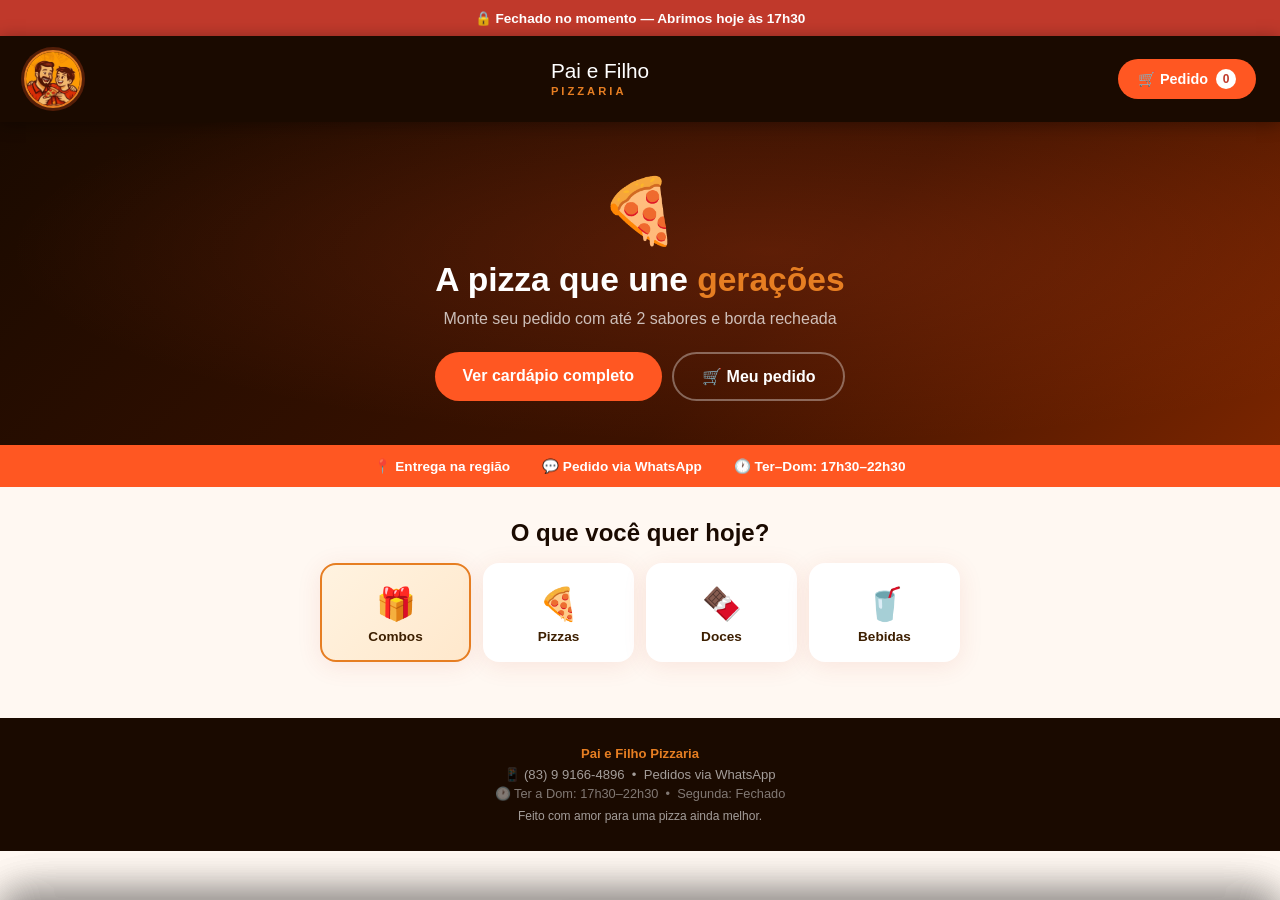
==== commit 97f6d9c7: "atualização de hora 22:30" ====
--- a/index.html
+++ b/index.html
@@ -46,7 +46,7 @@
   <div class="info-banner">
     <span>📍 Entrega na região</span>
     <span>💬 Pedido via WhatsApp</span>
-    <span>🕐 Ter–Dom: 17h30–22h</span>
+    <span>🕐 Ter–Dom: 17h30–22h30</span>
   </div>
 
   <!-- CATEGORIAS -->
@@ -203,7 +203,7 @@
   <footer>
     <p><strong>Pai e Filho Pizzaria</strong></p>
     <p style="margin-top:6px;">📱 (83) 9 9166-4896 &nbsp;•&nbsp; Pedidos via WhatsApp</p>
-    <p style="margin-top:4px; font-size:0.8rem; color:rgba(255,255,255,0.45);">🕐 Ter a Dom: 17h30–22h &nbsp;•&nbsp; Segunda: Fechado</p>
+    <p style="margin-top:4px; font-size:0.8rem; color:rgba(255,255,255,0.45);">🕐 Ter a Dom: 17h30–22h30 &nbsp;•&nbsp; Segunda: Fechado</p>
     <p style="margin-top:8px; font-size:0.75rem;">Feito com amor para uma pizza ainda melhor.</p>
   </footer>
 
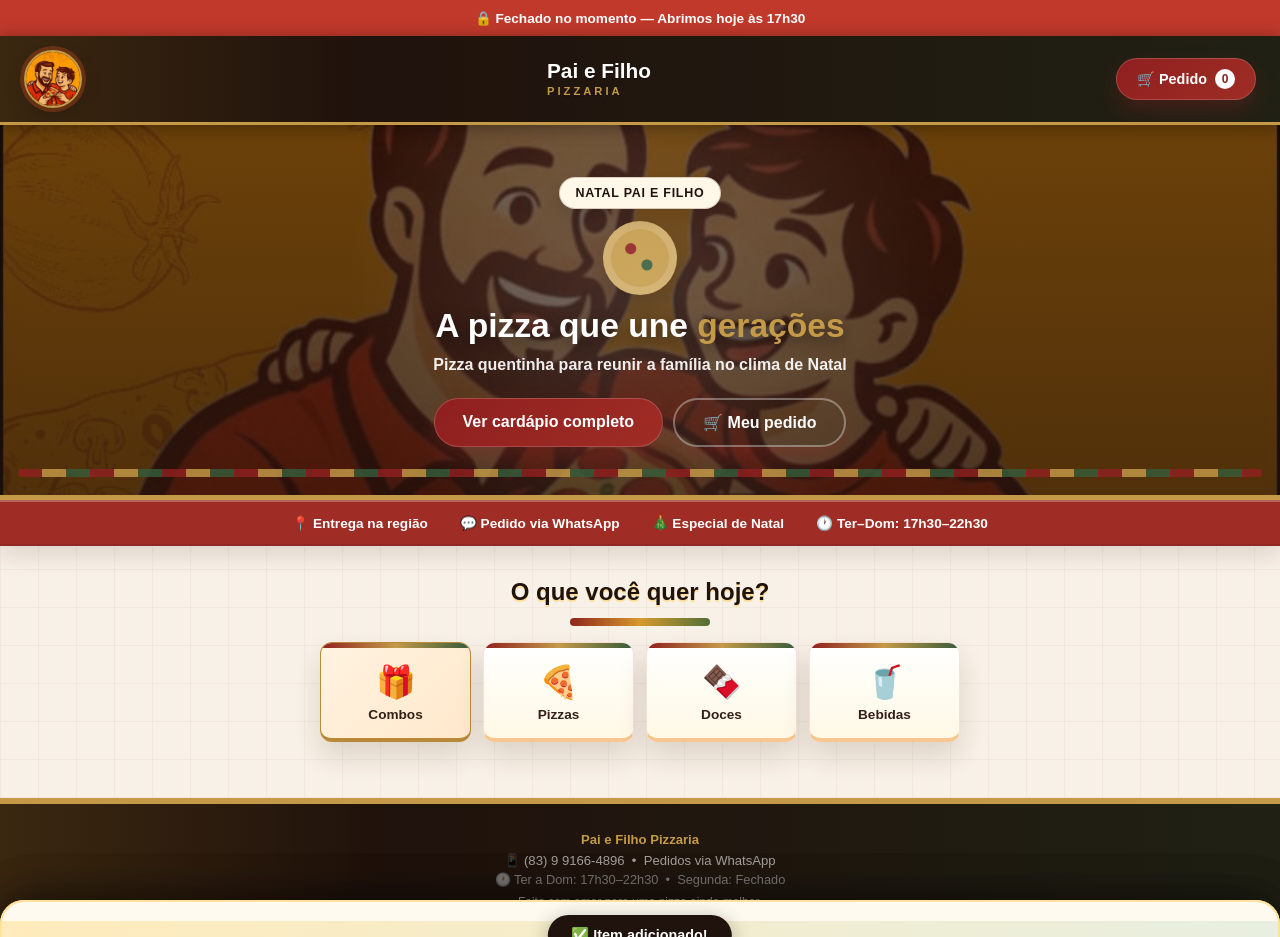
==== commit 748ac721: "atualização de temas" ====
--- a/index.html
+++ b/index.html
@@ -6,12 +6,16 @@
   <title>Pai e Filho Pizzaria</title>
   <link rel="icon" href="logo_pizzaria.jpeg" type="image/jpeg">
   <link href="https://fonts.googleapis.com/css2?family=Playfair+Display:wght@700;900&family=Nunito:wght@400;600;700&display=swap" rel="stylesheet"/>
-  <link rel="stylesheet" href="style.css">
+  <script src="temas.js?v=20260606-temas"></script>
+  <link rel="stylesheet" href="style.css?v=20260606-temas">
 </head>
 <body>
 
   <!-- BANNER DE HORÁRIO -->
   <div id="horarioBanner" class="horario-banner"></div>
+  <div class="festa-junina-top" aria-hidden="true">
+    <span></span><span></span><span></span><span></span><span></span><span></span>
+  </div>
 
   <!-- CABEÇALHO -->
   <header>
@@ -33,9 +37,10 @@
 
   <!-- DESTAQUE / BANNER PRINCIPAL -->
   <section class="hero">
+    <span class="arraia-badge">Arraiá Pai e Filho</span>
     <span class="hero-emoji">🍕</span>
     <h2>A pizza que une <em>gerações</em></h2>
-    <p>Monte seu pedido com até 2 sabores e borda recheada</p>
+    <p>São João paraibano com pizza quentinha, combos, doces e borda recheada</p>
     <div class="hero-btns">
       <button class="hero-btn" onclick="irParaCategorias()">Ver cardápio completo</button>
       <button class="hero-btn outline" onclick="abrirCarrinho()">🛒 Meu pedido</button>
@@ -46,6 +51,7 @@
   <div class="info-banner">
     <span>📍 Entrega na região</span>
     <span>💬 Pedido via WhatsApp</span>
+    <span id="temaInfo">🍕 Pizza quentinha</span>
     <span>🕐 Ter–Dom: 17h30–22h30</span>
   </div>
 
@@ -207,6 +213,6 @@
     <p style="margin-top:8px; font-size:0.75rem;">Feito com amor para uma pizza ainda melhor.</p>
   </footer>
 
-  <script src="script.js"></script>
+  <script src="script.js?v=20260606-temas"></script>
 </body>
-</html>+</html>
--- a/style.css
+++ b/style.css
@@ -968,4 +968,859 @@
     }
     @media (max-width: 340px) {
       .categorias { grid-template-columns: repeat(2, 1fr); }
-    }+    }
+
+    /* ===== TEMA SAO JOAO ===== */
+    :root {
+      --vermelho: #b82626;
+      --laranja: #f08a1a;
+      --laranja2: #e95821;
+      --creme: #fff5df;
+      --creme2: #ffe7b8;
+      --escuro: #2a1207;
+      --texto: #42220d;
+      --cartao: #fffdf7;
+      --amarelo-junino: #ffc533;
+      --verde-junino: #1f8a52;
+      --azul-junino: #1c75bc;
+      --sombra: 0 16px 34px rgba(89, 34, 5, 0.13);
+    }
+
+    body {
+      background:
+        radial-gradient(circle at 18px 18px, rgba(184,38,38,0.08) 0 2px, transparent 3px),
+        linear-gradient(90deg, rgba(31,138,82,0.05) 1px, transparent 1px),
+        linear-gradient(#fff7e7, #fff1d1);
+      background-size: 42px 42px, 84px 84px, auto;
+    }
+
+    .festa-junina-top {
+      display: grid;
+      grid-template-columns: repeat(6, 1fr);
+      height: 24px;
+      background: #f8d470;
+      box-shadow: inset 0 -2px 0 rgba(42,18,7,0.1);
+      overflow: hidden;
+    }
+
+    .festa-junina-top span {
+      width: 100%;
+      height: 24px;
+      clip-path: polygon(0 0, 100% 0, 50% 100%);
+    }
+
+    .festa-junina-top span:nth-child(1),
+    .festa-junina-top span:nth-child(5) { background: var(--vermelho); }
+    .festa-junina-top span:nth-child(2),
+    .festa-junina-top span:nth-child(6) { background: var(--amarelo-junino); }
+    .festa-junina-top span:nth-child(3) { background: var(--verde-junino); }
+    .festa-junina-top span:nth-child(4) { background: var(--azul-junino); }
+
+    header {
+      background:
+        linear-gradient(90deg, rgba(255,197,51,0.12), transparent 28%, rgba(31,138,82,0.12)),
+        var(--escuro);
+      border-bottom: 3px solid var(--amarelo-junino);
+    }
+
+    .logo-circle {
+      border-color: var(--amarelo-junino);
+      box-shadow: 0 0 0 4px rgba(232,88,33,0.28), 0 8px 20px rgba(0,0,0,0.18);
+    }
+
+    .header-title {
+      font-weight: 900;
+      text-shadow: 0 2px 0 rgba(0,0,0,0.18);
+    }
+
+    .header-title span { color: var(--amarelo-junino); }
+
+    .hero {
+      min-height: 330px;
+      display: flex;
+      flex-direction: column;
+      align-items: center;
+      justify-content: center;
+      background:
+        linear-gradient(rgba(42,18,7,0.48), rgba(42,18,7,0.68)),
+        url("logo_pizzaria.jpeg") center 22% / cover no-repeat;
+      border-bottom: 8px solid var(--amarelo-junino);
+    }
+
+    .hero::before {
+      background:
+        linear-gradient(135deg, transparent 0 16px, rgba(255,197,51,0.28) 16px 18px, transparent 18px),
+        radial-gradient(circle at 50% 42%, rgba(255,197,51,0.2), transparent 42%);
+      background-size: 42px 42px, auto;
+    }
+
+    .arraia-badge {
+      position: relative;
+      z-index: 1;
+      display: inline-flex;
+      align-items: center;
+      gap: 8px;
+      background: var(--amarelo-junino);
+      color: var(--escuro);
+      border: 2px solid rgba(255,255,255,0.75);
+      border-radius: 999px;
+      padding: 8px 16px;
+      margin-bottom: 12px;
+      font-weight: 900;
+      text-transform: uppercase;
+      font-size: 0.78rem;
+      letter-spacing: 0.06em;
+      box-shadow: 0 8px 18px rgba(0,0,0,0.22);
+    }
+
+    .hero h2 {
+      max-width: 740px;
+      text-shadow: 0 4px 16px rgba(0,0,0,0.45);
+    }
+
+    .hero h2 em { color: var(--amarelo-junino); }
+
+    .hero p {
+      color: rgba(255,255,255,0.92);
+      font-weight: 700;
+    }
+
+    .hero-btn,
+    .carrinho-btn,
+    .confirmar-btn,
+    .wpp-btn {
+      background: linear-gradient(135deg, var(--vermelho), var(--laranja2));
+      border: 1px solid rgba(255,255,255,0.18);
+      box-shadow: 0 10px 22px rgba(184,38,38,0.24);
+    }
+
+    .hero-btn:hover,
+    .carrinho-btn:hover,
+    .confirmar-btn:hover,
+    .wpp-btn:hover {
+      background: linear-gradient(135deg, #8f1d1d, #d64a16);
+    }
+
+    .info-banner {
+      background:
+        linear-gradient(90deg, var(--vermelho), var(--laranja), var(--verde-junino), var(--azul-junino));
+      box-shadow: 0 10px 22px rgba(42,18,7,0.12);
+    }
+
+    .sec-title {
+      color: var(--escuro);
+      text-shadow: 0 2px 0 rgba(255,197,51,0.42);
+    }
+
+    .cat-card,
+    .item-card,
+    .combo-card,
+    .modal-section,
+    .resumo-pedido {
+      background:
+        linear-gradient(180deg, rgba(255,255,255,0.96), rgba(255,248,230,0.96));
+      border: 1px solid rgba(184,38,38,0.12);
+      border-bottom: 4px solid rgba(240,138,26,0.48);
+    }
+
+    .cat-card {
+      border-radius: 12px;
+      position: relative;
+      overflow: hidden;
+    }
+
+    .cat-card::before,
+    .item-card::before,
+    .combo-card::before {
+      content: "";
+      position: absolute;
+      top: 0;
+      left: 0;
+      right: 0;
+      height: 5px;
+      background: linear-gradient(90deg, var(--vermelho), var(--amarelo-junino), var(--verde-junino), var(--azul-junino));
+    }
+
+    .cat-card:hover,
+    .cat-card.ativo {
+      border-color: var(--amarelo-junino);
+      box-shadow: 0 14px 30px rgba(184,38,38,0.18);
+    }
+
+    .item-card,
+    .combo-card {
+      position: relative;
+      overflow: hidden;
+      border-radius: 12px;
+    }
+
+    .item-info h3,
+    .combo-title h3,
+    .modal-section h3 {
+      color: var(--escuro);
+    }
+
+    .preco-tag,
+    .filtro-btn,
+    .tam-btn,
+    .borda-btn,
+    .sabor-btn,
+    .adicional-btn {
+      border-radius: 10px;
+    }
+
+    .preco-tag,
+    .filtro-btn:hover,
+    .filtro-btn.ativo,
+    .tam-btn.ativo,
+    .borda-btn.ativo,
+    .sabor-btn.selecionado,
+    .adicional-btn.selecionado {
+      background: linear-gradient(135deg, var(--verde-junino), #147044);
+      color: #fff;
+      border-color: transparent;
+    }
+
+    .combo-badge {
+      background: var(--amarelo-junino);
+      color: var(--escuro);
+    }
+
+    #modalPizza,
+    #modalCombo,
+    #drawer {
+      background: #fffaf0;
+      border: 2px solid rgba(255,197,51,0.44);
+    }
+
+    .modal-header,
+    .drawer-header {
+      background: linear-gradient(90deg, rgba(255,197,51,0.28), rgba(31,138,82,0.1));
+    }
+
+    .modal-resumo,
+    .drawer-total {
+      background: rgba(255,197,51,0.16);
+      border-radius: 12px;
+      margin: 8px 0;
+    }
+
+    footer {
+      background:
+        linear-gradient(90deg, rgba(255,197,51,0.12), transparent 30%, rgba(31,138,82,0.12)),
+        var(--escuro);
+      border-top: 6px solid var(--amarelo-junino);
+    }
+
+    footer strong { color: var(--amarelo-junino); }
+
+    /* ===== AJUSTE JUNINO MAIS TERROSO ===== */
+    :root {
+      --vermelho: #8f241c;
+      --laranja: #b95f22;
+      --laranja2: #a9471d;
+      --creme: #f7ead2;
+      --creme2: #ecd2a6;
+      --escuro: #241105;
+      --texto: #3a2110;
+      --cartao: #fff9ed;
+      --amarelo-junino: #d69a2d;
+      --verde-junino: #526f38;
+      --azul-junino: #355f72;
+      --sombra: 0 14px 30px rgba(54, 24, 8, 0.16);
+    }
+
+    body {
+      background:
+        linear-gradient(90deg, rgba(80, 48, 20, 0.035) 1px, transparent 1px),
+        linear-gradient(0deg, rgba(80, 48, 20, 0.035) 1px, transparent 1px),
+        linear-gradient(#f8ecd6, #efd7ae);
+      background-size: 36px 36px, 36px 36px, auto;
+    }
+
+    .festa-junina-top {
+      display: none;
+    }
+
+    .arraia-badge {
+      white-space: nowrap;
+      gap: 0;
+      background: #efd6a3;
+      border-color: rgba(80, 38, 13, 0.24);
+      box-shadow: 0 8px 18px rgba(37, 17, 5, 0.18);
+    }
+
+    .arraia-badge::before,
+    .arraia-badge::after {
+      content: none;
+    }
+
+    /* ===== REFORCO VISUAL JUNINO ===== */
+    .hero {
+      min-height: 330px;
+      padding-top: 52px;
+      padding-bottom: 48px;
+      background:
+        linear-gradient(rgba(36,17,5,0.66), rgba(36,17,5,0.76)),
+        url("logo_pizzaria.jpeg") center 22% / cover no-repeat;
+      border-bottom: 6px solid #b77a25;
+    }
+
+    .hero::after {
+      content: none;
+    }
+
+    .hero::before {
+      content: "";
+      position: absolute;
+      inset: 0;
+      background:
+        linear-gradient(45deg, rgba(239,214,163,0.08) 25%, transparent 25% 50%, rgba(239,214,163,0.08) 50% 75%, transparent 75%) 0 0 / 34px 34px,
+        radial-gradient(circle at 50% 48%, rgba(214,154,45,0.18), transparent 42%);
+    }
+
+    .hero-emoji {
+      width: 78px;
+      height: 78px;
+      border-radius: 50%;
+      display: grid;
+      place-items: center;
+      background:
+        radial-gradient(circle at 30% 35%, #8f241c 0 5px, transparent 6px),
+        radial-gradient(circle at 62% 32%, #526f38 0 4px, transparent 5px),
+        radial-gradient(circle at 60% 68%, #8f241c 0 5px, transparent 6px),
+        #d99b3a;
+      color: transparent;
+      text-shadow: none;
+      border: 9px solid #8b4d20;
+      box-shadow: 0 14px 26px rgba(0,0,0,0.28);
+    }
+
+    .info-banner {
+      background: #8f241c;
+      border-top: 2px solid rgba(239,214,163,0.38);
+      border-bottom: 2px solid rgba(37,17,5,0.18);
+    }
+
+    .sec-title::after {
+      content: "";
+      display: block;
+      width: 140px;
+      height: 8px;
+      margin: 12px auto 0;
+      border-radius: 999px;
+      background: linear-gradient(90deg, #8f241c, #d69a2d, #526f38);
+    }
+
+    .combo-grid {
+      gap: 18px;
+      padding-inline: 16px;
+    }
+
+    .combo-card {
+      border-radius: 14px;
+      border: 1px solid rgba(118, 47, 9, 0.16);
+      box-shadow: 0 16px 30px rgba(89,34,5,0.14);
+    }
+
+    .combo-card:hover {
+      border-color: rgba(255,197,51,0.9);
+      box-shadow: 0 18px 34px rgba(184,38,38,0.2);
+    }
+
+    .combo-img-wrapper {
+      height: 132px;
+      background:
+        linear-gradient(45deg, rgba(239,214,163,0.18) 25%, transparent 25% 50%, rgba(239,214,163,0.18) 50% 75%, transparent 75%) 0 0 / 28px 28px,
+        linear-gradient(135deg, #6f2419, #9e4421 48%, #b87b2c);
+      border-bottom: 4px solid #b77a25;
+    }
+
+    .combo-familia .combo-img-wrapper {
+      background:
+        linear-gradient(45deg, rgba(239,214,163,0.16) 25%, transparent 25% 50%, rgba(239,214,163,0.16) 50% 75%, transparent 75%) 0 0 / 28px 28px,
+        linear-gradient(135deg, #465a2d, #6b743a 46%, #b77a25);
+    }
+
+    .combo-doce .combo-img-wrapper {
+      background:
+        linear-gradient(45deg, rgba(239,214,163,0.18) 25%, transparent 25% 50%, rgba(239,214,163,0.18) 50% 75%, transparent 75%) 0 0 / 28px 28px,
+        linear-gradient(135deg, #5b2f1e, #8f241c 48%, #b77a25);
+    }
+
+    .combo-img-overlay {
+      background:
+        radial-gradient(circle at 12% 18%, rgba(255,255,255,0.28), transparent 22%),
+        radial-gradient(circle at 86% 70%, rgba(42,18,7,0.2), transparent 28%);
+    }
+
+    .combo-img-emoji {
+      display: none;
+    }
+
+    .combo-illustration {
+      position: relative;
+      z-index: 1;
+      display: grid;
+      place-items: center;
+      width: min(88%, 360px);
+      height: 86px;
+      border: 2px dashed rgba(255,255,255,0.66);
+      border-radius: 14px;
+      background: rgba(42,18,7,0.2);
+      box-shadow: inset 0 0 0 1px rgba(255,255,255,0.18), 0 12px 24px rgba(42,18,7,0.22);
+    }
+
+    .combo-ticket {
+      position: relative;
+      z-index: 2;
+      background: #fff8e9;
+      color: var(--escuro);
+      border-radius: 999px;
+      padding: 10px 18px;
+      font-weight: 900;
+      text-transform: uppercase;
+      font-size: 0.86rem;
+      letter-spacing: 0.04em;
+      box-shadow: 0 8px 18px rgba(42,18,7,0.18);
+    }
+
+    .combo-pizza-mark {
+      position: absolute;
+      left: 18px;
+      bottom: 14px;
+      width: 42px;
+      height: 42px;
+      border-radius: 50%;
+      background:
+        radial-gradient(circle at 30% 36%, #b82626 0 4px, transparent 5px),
+        radial-gradient(circle at 62% 28%, #1f8a52 0 3px, transparent 4px),
+        radial-gradient(circle at 62% 68%, #b82626 0 4px, transparent 5px),
+        #ffd36a;
+      border: 5px solid #c8752a;
+      box-shadow: 0 6px 12px rgba(42,18,7,0.2);
+    }
+
+    .combo-flag-row {
+      display: none;
+    }
+
+    .combo-flag-row i {
+      width: 14px;
+      height: 18px;
+      clip-path: polygon(0 0, 100% 0, 50% 100%);
+      background: var(--amarelo-junino);
+    }
+
+    .combo-flag-row i:nth-child(2) { background: var(--verde-junino); }
+    .combo-flag-row i:nth-child(3) { background: var(--azul-junino); }
+    .combo-flag-row i:nth-child(4) { background: var(--vermelho); }
+
+    .combo-badge {
+      top: 10px;
+      right: 10px;
+      background: #fff8e9;
+      border: 1px solid rgba(42,18,7,0.14);
+      box-shadow: 0 8px 16px rgba(42,18,7,0.14);
+    }
+
+    .combo-body {
+      align-items: stretch;
+      background:
+        linear-gradient(90deg, rgba(255,197,51,0.12), transparent 42%),
+        #fffdf7;
+    }
+
+    .combo-info h3 {
+      font-size: 1.15rem;
+      margin-bottom: 8px;
+    }
+
+    .combo-itens li {
+      color: #68411f;
+      line-height: 1.35;
+    }
+
+    .combo-itens li::before {
+      content: "";
+      width: 8px;
+      height: 8px;
+      border-radius: 50%;
+      background: var(--verde-junino);
+      box-shadow: 0 0 0 3px rgba(31,138,82,0.12);
+      flex: 0 0 auto;
+    }
+
+    .combo-preco {
+      color: var(--vermelho);
+      font-size: 1.25rem;
+    }
+
+    .combo-btn {
+      background: linear-gradient(135deg, var(--vermelho), var(--laranja2));
+      border-radius: 999px;
+      box-shadow: 0 8px 18px rgba(184,38,38,0.2);
+    }
+
+    @media (max-width: 480px) {
+      .hero {
+        min-height: 330px;
+        padding-top: 64px;
+      }
+
+      .combo-grid {
+        padding-inline: 12px;
+      }
+
+      .combo-img-wrapper {
+        height: 118px;
+      }
+
+      .combo-body {
+        flex-direction: column;
+      }
+
+      .combo-preco-area {
+        width: 100%;
+        flex-direction: row;
+        align-items: center;
+        justify-content: space-between;
+      }
+
+      .combo-ticket {
+        font-size: 0.76rem;
+        padding: 9px 13px;
+      }
+    }
+
+    /* ===== TEMAS AUTOMATICOS ===== */
+    html.tema-normal {
+      --vermelho: #c0392b;
+      --laranja: #e67e22;
+      --laranja2: #ff5722;
+      --creme: #fff8f2;
+      --creme2: #ffeedd;
+      --escuro: #1a0a00;
+      --texto: #3d1f00;
+      --cartao: #ffffff;
+      --sombra: 0 4px 24px rgba(192,57,43,0.10);
+    }
+
+    html.tema-normal body {
+      background: var(--creme);
+    }
+
+    html.tema-normal .festa-junina-top,
+    html.tema-normal .arraia-badge {
+      display: none;
+    }
+
+    html.tema-normal .hero {
+      min-height: auto;
+      padding: 52px 24px 44px;
+      background: linear-gradient(135deg, #1a0a00 0%, #3d1200 60%, #7a2500 100%);
+      border-bottom: none;
+    }
+
+    html.tema-normal .hero::before {
+      background: radial-gradient(ellipse at 60% 40%, rgba(255,87,34,0.18) 0%, transparent 70%);
+    }
+
+    html.tema-normal .hero-emoji {
+      width: auto;
+      height: auto;
+      border: 0;
+      border-radius: 0;
+      background: transparent;
+      color: inherit;
+      box-shadow: none;
+      font-size: 64px;
+      display: block;
+    }
+
+    html.tema-normal .info-banner {
+      background: var(--laranja2);
+      border: 0;
+    }
+
+    html.tema-normal .sec-title::after,
+    html.tema-normal .cat-card::before,
+    html.tema-normal .item-card::before,
+    html.tema-normal .combo-card::before {
+      content: none;
+    }
+
+    html.tema-normal .cat-card,
+    html.tema-normal .item-card,
+    html.tema-normal .combo-card,
+    html.tema-normal .modal-section {
+      background: var(--cartao);
+      border: 2px solid transparent;
+      border-bottom: 2px solid transparent;
+    }
+
+    html.tema-normal .combo-img-wrapper {
+      background: linear-gradient(135deg, #3d1200 0%, #7a2500 100%);
+      border-bottom: 0;
+    }
+
+    html.tema-normal .combo-illustration {
+      background: rgba(255,255,255,0.08);
+    }
+
+    html.tema-normal .combo-ticket {
+      background: #fff;
+      color: var(--escuro);
+    }
+
+    html.tema-normal footer {
+      border-top: 0;
+    }
+
+    html.tema-sao-joao {
+      --vermelho: #8f241c;
+      --laranja: #b95f22;
+      --laranja2: #a9471d;
+      --creme: #f7ead2;
+      --creme2: #ecd2a6;
+      --escuro: #241105;
+      --texto: #3a2110;
+      --cartao: #fff9ed;
+      --amarelo-junino: #d69a2d;
+      --verde-junino: #526f38;
+      --azul-junino: #355f72;
+      --sombra: 0 14px 30px rgba(54, 24, 8, 0.16);
+    }
+
+    html.tema-natal {
+      --vermelho: #8f1f1f;
+      --laranja: #b88938;
+      --laranja2: #9f2d25;
+      --creme: #f8f1e7;
+      --creme2: #efe1c8;
+      --escuro: #20120c;
+      --texto: #342015;
+      --cartao: #fffaf2;
+      --amarelo-junino: #c49a48;
+      --verde-junino: #355b3a;
+      --azul-junino: #355b3a;
+      --sombra: 0 14px 30px rgba(48, 18, 12, 0.14);
+    }
+
+    html.tema-pascoa {
+      --vermelho: #8d4f32;
+      --laranja: #b87345;
+      --laranja2: #9c5b35;
+      --creme: #fff4ea;
+      --creme2: #ead8c8;
+      --escuro: #2d1b12;
+      --texto: #3c281d;
+      --cartao: #fffaf6;
+      --amarelo-junino: #c8a06a;
+      --verde-junino: #6f7d52;
+      --azul-junino: #8b6f8e;
+      --sombra: 0 14px 30px rgba(65, 34, 18, 0.12);
+    }
+
+    html.tema-namorados {
+      --vermelho: #9c2433;
+      --laranja: #b76558;
+      --laranja2: #a72e3f;
+      --creme: #fff1ef;
+      --creme2: #f0cbc8;
+      --escuro: #271015;
+      --texto: #3f1c22;
+      --cartao: #fffafa;
+      --amarelo-junino: #c88b8b;
+      --verde-junino: #7a4b55;
+      --azul-junino: #7a4b55;
+      --sombra: 0 14px 30px rgba(80, 20, 30, 0.12);
+    }
+
+    html.tema-natal body,
+    html.tema-pascoa body,
+    html.tema-namorados body {
+      background:
+        linear-gradient(90deg, rgba(60, 32, 16, 0.035) 1px, transparent 1px),
+        linear-gradient(0deg, rgba(60, 32, 16, 0.035) 1px, transparent 1px),
+        var(--creme);
+      background-size: 38px 38px, 38px 38px, auto;
+    }
+
+    html.tema-natal .festa-junina-top,
+    html.tema-pascoa .festa-junina-top,
+    html.tema-namorados .festa-junina-top {
+      display: none;
+    }
+
+    html.tema-natal .arraia-badge,
+    html.tema-pascoa .arraia-badge,
+    html.tema-namorados .arraia-badge {
+      display: inline-flex;
+      white-space: nowrap;
+      background: #fff7e8;
+      border: 1px solid rgba(60, 32, 16, 0.2);
+      color: var(--escuro);
+      box-shadow: 0 8px 18px rgba(37,17,5,0.12);
+    }
+
+    html.tema-natal .arraia-badge::before,
+    html.tema-natal .arraia-badge::after,
+    html.tema-pascoa .arraia-badge::before,
+    html.tema-pascoa .arraia-badge::after,
+    html.tema-namorados .arraia-badge::before,
+    html.tema-namorados .arraia-badge::after {
+      content: none;
+    }
+
+    html.tema-natal .hero,
+    html.tema-pascoa .hero,
+    html.tema-namorados .hero {
+      min-height: 320px;
+      padding: 52px 24px 48px;
+      border-bottom: 5px solid var(--amarelo-junino);
+    }
+
+    html.tema-natal .hero {
+      background:
+        linear-gradient(rgba(32,18,12,0.66), rgba(32,18,12,0.78)),
+        url("logo_pizzaria.jpeg") center 22% / cover no-repeat;
+    }
+
+    html.tema-pascoa .hero {
+      background:
+        linear-gradient(rgba(45,27,18,0.58), rgba(45,27,18,0.72)),
+        url("logo_pizzaria.jpeg") center 22% / cover no-repeat;
+    }
+
+    html.tema-namorados .hero {
+      background:
+        linear-gradient(rgba(39,16,21,0.58), rgba(39,16,21,0.76)),
+        url("logo_pizzaria.jpeg") center 22% / cover no-repeat;
+    }
+
+    html.tema-natal .hero::before,
+    html.tema-pascoa .hero::before,
+    html.tema-namorados .hero::before {
+      background: radial-gradient(circle at 50% 44%, rgba(255,255,255,0.12), transparent 44%);
+    }
+
+    html.tema-natal .hero-emoji,
+    html.tema-pascoa .hero-emoji,
+    html.tema-namorados .hero-emoji {
+      width: 74px;
+      height: 74px;
+      border-radius: 50%;
+      border: 8px solid rgba(255,255,255,0.16);
+      color: transparent;
+      text-shadow: none;
+      box-shadow: 0 14px 26px rgba(0,0,0,0.24);
+    }
+
+    html.tema-natal .hero-emoji {
+      background:
+        radial-gradient(circle at 34% 34%, #8f1f1f 0 5px, transparent 6px),
+        radial-gradient(circle at 62% 62%, #355b3a 0 5px, transparent 6px),
+        #c49a48;
+    }
+
+    html.tema-pascoa .hero-emoji {
+      background:
+        radial-gradient(circle at 34% 34%, #8d4f32 0 5px, transparent 6px),
+        radial-gradient(circle at 62% 62%, #6f7d52 0 5px, transparent 6px),
+        #d4b28f;
+    }
+
+    html.tema-namorados .hero-emoji {
+      background:
+        radial-gradient(circle at 50% 38%, #fff2f2 0 6px, transparent 7px),
+        #9c2433;
+    }
+
+    html.tema-natal .info-banner,
+    html.tema-pascoa .info-banner,
+    html.tema-namorados .info-banner {
+      background: var(--laranja2);
+      border-top: 2px solid rgba(255,255,255,0.25);
+      border-bottom: 2px solid rgba(37,17,5,0.12);
+    }
+
+    html.tema-natal .cat-card::before,
+    html.tema-natal .item-card::before,
+    html.tema-natal .combo-card::before,
+    html.tema-pascoa .cat-card::before,
+    html.tema-pascoa .item-card::before,
+    html.tema-pascoa .combo-card::before,
+    html.tema-namorados .cat-card::before,
+    html.tema-namorados .item-card::before,
+    html.tema-namorados .combo-card::before {
+      background: linear-gradient(90deg, var(--vermelho), var(--amarelo-junino), var(--verde-junino));
+    }
+
+    html.tema-natal .combo-img-wrapper,
+    html.tema-pascoa .combo-img-wrapper,
+    html.tema-namorados .combo-img-wrapper {
+      background:
+        linear-gradient(45deg, rgba(255,255,255,0.12) 25%, transparent 25% 50%, rgba(255,255,255,0.12) 50% 75%, transparent 75%) 0 0 / 28px 28px,
+        linear-gradient(135deg, var(--escuro), var(--laranja2));
+      border-bottom: 4px solid var(--amarelo-junino);
+    }
+
+    html.tema-natal .hero::after,
+    html.tema-pascoa .hero::after,
+    html.tema-namorados .hero::after {
+      content: "";
+      position: absolute;
+      inset: auto 18px 18px 18px;
+      height: 8px;
+      border-radius: 999px;
+      opacity: 0.82;
+      z-index: 1;
+    }
+
+    html.tema-natal .hero::after {
+      background: repeating-linear-gradient(90deg, #8f1f1f 0 24px, #c49a48 24px 48px, #355b3a 48px 72px);
+    }
+
+    html.tema-pascoa .hero::after {
+      background: repeating-linear-gradient(90deg, #8d4f32 0 24px, #d4b28f 24px 48px, #8b6f8e 48px 72px);
+    }
+
+    html.tema-namorados .hero::after {
+      background: repeating-linear-gradient(90deg, #9c2433 0 24px, #c88b8b 24px 48px, #fff1ef 48px 72px);
+    }
+
+    html.tema-natal .cat-card,
+    html.tema-natal .item-card,
+    html.tema-natal .combo-card {
+      box-shadow: 0 14px 28px rgba(58, 24, 16, 0.14);
+    }
+
+    html.tema-pascoa .cat-card,
+    html.tema-pascoa .item-card,
+    html.tema-pascoa .combo-card {
+      background: linear-gradient(180deg, #fffaf6, #fff0e1);
+      border-bottom-color: rgba(141, 79, 50, 0.28);
+    }
+
+    html.tema-namorados .cat-card,
+    html.tema-namorados .item-card,
+    html.tema-namorados .combo-card {
+      background: linear-gradient(180deg, #fffafa, #fff0f1);
+      border-bottom-color: rgba(156, 36, 51, 0.24);
+    }
+
+    html.tema-natal .combo-ticket::before {
+      content: "✦ ";
+      color: #8f1f1f;
+    }
+
+    html.tema-pascoa .combo-ticket::before {
+      content: "◆ ";
+      color: #8d4f32;
+    }
+
+    html.tema-namorados .combo-ticket::before {
+      content: "♡ ";
+      color: #9c2433;
+    }
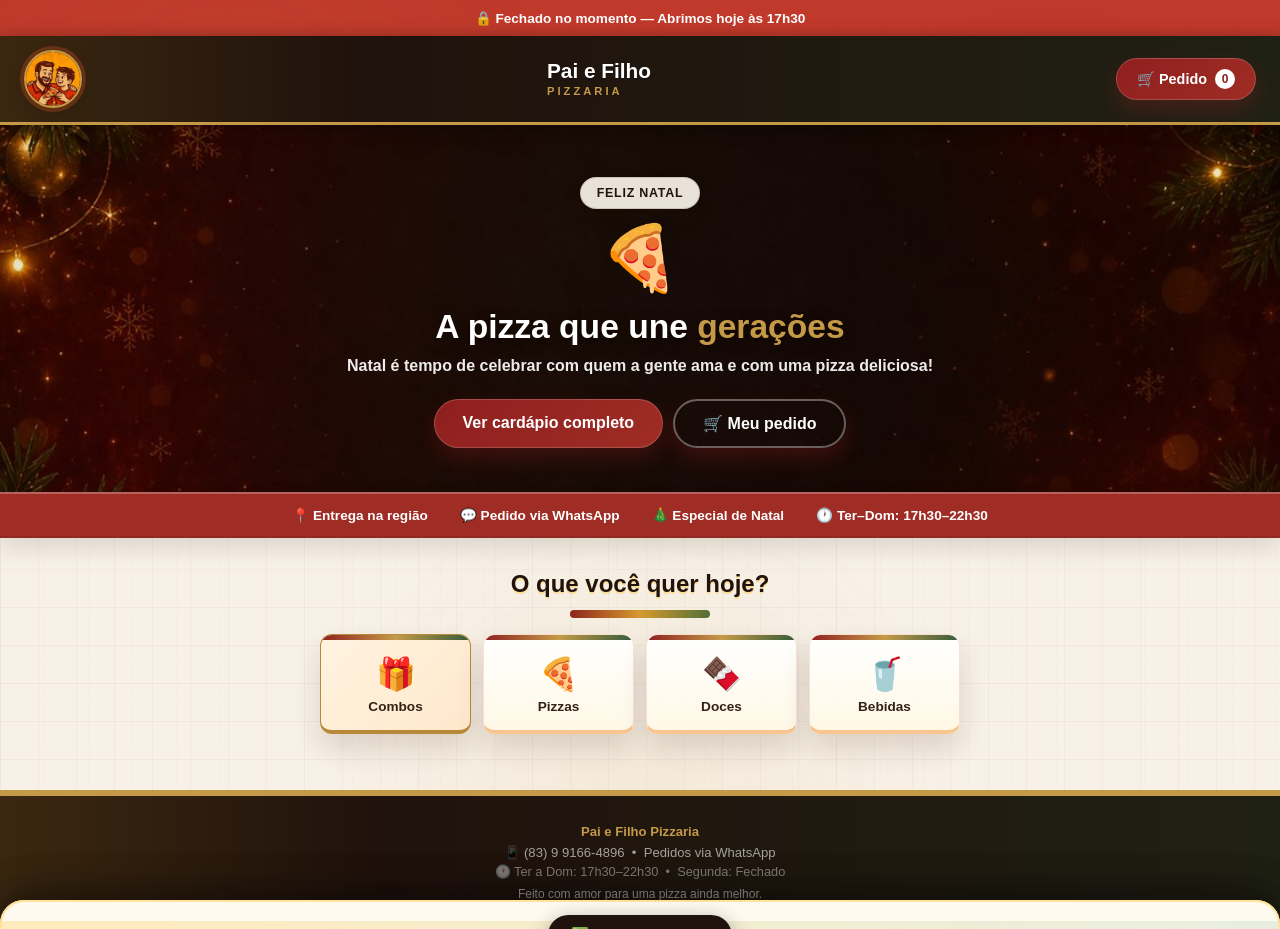
==== commit c933523f: "atualização de feriados" ====
--- a/index.html
+++ b/index.html
@@ -6,8 +6,9 @@
   <title>Pai e Filho Pizzaria</title>
   <link rel="icon" href="logo_pizzaria.jpeg" type="image/jpeg">
   <link href="https://fonts.googleapis.com/css2?family=Playfair+Display:wght@700;900&family=Nunito:wght@400;600;700&display=swap" rel="stylesheet"/>
-  <script src="temas.js?v=20260606-temas"></script>
-  <link rel="stylesheet" href="style.css?v=20260606-temas">
+  <script src="temas.js?v=20260610-reference"></script>
+  <link rel="stylesheet" href="style.css?v=20260610-reference">
+  <link rel="stylesheet" href="seasonal.css?v=20260610-reference">
 </head>
 <body>
 
@@ -213,6 +214,6 @@
     <p style="margin-top:8px; font-size:0.75rem;">Feito com amor para uma pizza ainda melhor.</p>
   </footer>
 
-  <script src="script.js?v=20260606-temas"></script>
+  <script src="script.js?v=20260610-reference"></script>
 </body>
 </html>
--- a/seasonal.css
+++ b/seasonal.css
@@ -0,0 +1,514 @@
+/* Camada sazonal premium: visual apenas, sem alterar fluxo, navegacao ou compra. */
+
+html.tema-normal {
+  --seasonal-accent: transparent;
+  --seasonal-glow: transparent;
+  --seasonal-soft: transparent;
+}
+
+html.tema-sao-joao {
+  --vermelho: #9a2f22;
+  --laranja: #b76627;
+  --laranja2: #a9471d;
+  --creme: #f8ecd8;
+  --creme2: #efd8ad;
+  --escuro: #241105;
+  --texto: #3a2110;
+  --cartao: #fff9ed;
+  --seasonal-accent: #c78b34;
+  --seasonal-glow: rgba(210, 126, 32, .24);
+  --seasonal-soft: rgba(238, 206, 150, .2);
+}
+
+html.tema-namorados {
+  --vermelho: #9c2433;
+  --laranja: #b76558;
+  --laranja2: #a72e3f;
+  --creme: #fff1ef;
+  --creme2: #f0cbc8;
+  --escuro: #271015;
+  --texto: #3f1c22;
+  --cartao: #fffafa;
+  --seasonal-accent: #c88b8b;
+  --seasonal-glow: rgba(174, 54, 74, .18);
+  --seasonal-soft: rgba(255, 221, 226, .32);
+}
+
+html.tema-pascoa {
+  --vermelho: #8d4f32;
+  --laranja: #b87345;
+  --laranja2: #9c5b35;
+  --creme: #fff4ea;
+  --creme2: #ead8c8;
+  --escuro: #2d1b12;
+  --texto: #3c281d;
+  --cartao: #fffaf6;
+  --seasonal-accent: #c8a06a;
+  --seasonal-glow: rgba(191, 145, 92, .2);
+  --seasonal-soft: rgba(255, 244, 234, .44);
+}
+
+html.tema-natal {
+  --vermelho: #8f1f1f;
+  --laranja: #b88938;
+  --laranja2: #9f2d25;
+  --creme: #f8f1e7;
+  --creme2: #efe1c8;
+  --escuro: #20120c;
+  --texto: #342015;
+  --cartao: #fffaf2;
+  --seasonal-accent: #c49a48;
+  --seasonal-glow: rgba(196, 154, 72, .22);
+  --seasonal-soft: rgba(53, 91, 58, .12);
+}
+
+html.tema-ano-novo {
+  --vermelho: #9b2d22;
+  --laranja: #c79a43;
+  --laranja2: #a9471d;
+  --creme: #fbf7ef;
+  --creme2: #ead9ac;
+  --escuro: #15100d;
+  --texto: #2d2118;
+  --cartao: #fffdf7;
+  --seasonal-accent: #d8b35d;
+  --seasonal-glow: rgba(216, 179, 93, .26);
+  --seasonal-soft: rgba(12, 10, 9, .08);
+}
+
+html.tema-criancas {
+  --vermelho: #b23b26;
+  --laranja: #c47b2d;
+  --laranja2: #b45124;
+  --creme: #fff7ea;
+  --creme2: #ead9b6;
+  --escuro: #241405;
+  --texto: #3c2514;
+  --cartao: #fffdf8;
+  --seasonal-accent: #d8a437;
+  --seasonal-glow: rgba(216, 164, 55, .18);
+  --seasonal-soft: rgba(126, 160, 122, .14);
+}
+
+/* Mantem as dimensoes e posicoes originais do site. */
+html[class*="tema-"]:not(.tema-normal) .hero {
+  min-height: unset;
+  padding: 52px 24px 44px;
+  border-bottom: 0;
+}
+
+html[class*="tema-"]:not(.tema-normal) .hero-emoji {
+  width: auto;
+  height: auto;
+  border: 0;
+  border-radius: 0;
+  background: transparent;
+  color: inherit;
+  box-shadow: none;
+  font-size: 64px;
+  display: block;
+}
+
+html[class*="tema-"]:not(.tema-normal) .combo-grid {
+  gap: 14px;
+  padding: 12px 0 20px;
+}
+
+html[class*="tema-"]:not(.tema-normal) .combo-card {
+  border-radius: 18px;
+}
+
+html[class*="tema-"]:not(.tema-normal) .combo-img-wrapper {
+  height: 160px;
+}
+
+html[class*="tema-"]:not(.tema-normal) .combo-body {
+  background: var(--cartao);
+}
+
+html[class*="tema-"]:not(.tema-normal) .arraia-badge {
+  background: rgba(255, 250, 240, .9);
+  border: 1px solid rgba(60, 32, 16, .16);
+  color: var(--escuro);
+  box-shadow: 0 8px 18px rgba(37, 17, 5, .12);
+  white-space: nowrap;
+}
+
+html.tema-normal .seasonal-decor,
+html.tema-normal .arraia-badge {
+  display: none;
+}
+
+body {
+  isolation: isolate;
+}
+
+.seasonal-decor {
+  position: fixed;
+  inset: 0;
+  z-index: 0;
+  pointer-events: none;
+  overflow: hidden;
+  opacity: 1;
+}
+
+.hero,
+.info-banner,
+.sec-title,
+.categorias,
+#filtros,
+#cardapio,
+footer,
+.cliente-container {
+  position: relative;
+  z-index: 1;
+}
+
+.seasonal-decor::before,
+.seasonal-decor::after {
+  content: "";
+  position: absolute;
+  inset: 0;
+  opacity: .9;
+}
+
+.seasonal-decor::before {
+  background:
+    radial-gradient(circle at 18% 20%, var(--seasonal-glow), transparent 28%),
+    radial-gradient(circle at 82% 32%, var(--seasonal-soft), transparent 26%),
+    radial-gradient(circle at 50% 88%, var(--seasonal-glow), transparent 32%);
+}
+
+.seasonal-decor::after {
+  opacity: .2;
+  background:
+    linear-gradient(90deg, rgba(80, 48, 20, .18) 1px, transparent 1px),
+    linear-gradient(0deg, rgba(80, 48, 20, .14) 1px, transparent 1px);
+  background-size: 44px 44px;
+}
+
+.seasonal-particle,
+.seasonal-icon {
+  position: absolute;
+  display: block;
+  opacity: .34;
+  transform: translate3d(0,0,0);
+  will-change: transform, opacity;
+}
+
+.seasonal-particle {
+  width: 7px;
+  height: 7px;
+  border-radius: 999px;
+  background: var(--seasonal-accent);
+  box-shadow: 0 0 18px var(--seasonal-glow);
+  animation: seasonal-float 14s ease-in-out infinite;
+}
+
+.p1 { left: 9%; top: 18%; animation-duration: 16s; }
+.p2 { left: 22%; top: 74%; animation-duration: 19s; animation-delay: -4s; }
+.p3 { left: 46%; top: 22%; animation-duration: 17s; animation-delay: -8s; }
+.p4 { left: 67%; top: 70%; animation-duration: 21s; animation-delay: -5s; }
+.p5 { left: 82%; top: 28%; animation-duration: 18s; animation-delay: -9s; }
+.p6 { left: 92%; top: 82%; animation-duration: 23s; animation-delay: -12s; }
+
+@keyframes seasonal-float {
+  0%, 100% { transform: translate3d(0, 0, 0); opacity: .18; }
+  35% { transform: translate3d(14px, -22px, 0); opacity: .42; }
+  70% { transform: translate3d(-10px, 18px, 0); opacity: .28; }
+}
+
+.hero {
+  overflow: hidden;
+}
+
+.hero > * {
+  position: relative;
+  z-index: 2;
+}
+
+html.tema-sao-joao .hero::after {
+  content: "";
+  position: absolute;
+  left: 0;
+  right: 0;
+  top: 6px;
+  height: 118px;
+  z-index: 1;
+  pointer-events: none;
+  opacity: .78;
+  background: url("assets/seasonal/junino-flags.svg") center top / 860px auto no-repeat;
+  animation: seasonal-sway 7s ease-in-out infinite;
+}
+
+html.tema-sao-joao .hero::before {
+  background:
+    url("assets/seasonal/junino-icons.svg") 92% 72% / 150px auto no-repeat,
+    radial-gradient(circle at 18% 72%, rgba(214, 130, 40, .24), transparent 28%),
+    linear-gradient(45deg, rgba(239,214,163,.09) 25%, transparent 25% 50%, rgba(239,214,163,.09) 50% 75%, transparent 75%) 0 0 / 34px 34px;
+}
+
+@keyframes seasonal-sway {
+  0%, 100% { transform: translateY(0) rotate(.15deg); }
+  50% { transform: translateY(2px) rotate(-.15deg); }
+}
+
+html.tema-sao-joao .seasonal-particle {
+  background: #f2c66d;
+  box-shadow: 0 0 16px rgba(242,198,109,.78);
+}
+
+html.tema-namorados .seasonal-particle {
+  width: 12px;
+  height: 12px;
+  background: rgba(190, 74, 92, .34);
+  border-radius: 50% 50% 45% 45%;
+  transform: rotate(45deg);
+  animation-name: romantic-float;
+}
+
+html.tema-namorados .seasonal-particle::before,
+html.tema-namorados .seasonal-particle::after {
+  content: "";
+  position: absolute;
+  width: 12px;
+  height: 12px;
+  border-radius: 50%;
+  background: inherit;
+}
+
+html.tema-namorados .seasonal-particle::before { left: -6px; top: 0; }
+html.tema-namorados .seasonal-particle::after { left: 0; top: -6px; }
+
+@keyframes romantic-float {
+  0%, 100% { transform: translate3d(0,0,0) rotate(45deg); opacity: .16; }
+  50% { transform: translate3d(10px,-28px,0) rotate(45deg); opacity: .34; }
+}
+
+html.tema-namorados .hero::before {
+  background:
+    url("assets/seasonal/namorados-hearts.svg") 90% 68% / 155px auto no-repeat,
+    radial-gradient(circle at 24% 34%, rgba(216, 128, 145, .2), transparent 24%),
+    radial-gradient(circle at 78% 66%, rgba(156,36,51,.22), transparent 28%);
+}
+
+html.tema-pascoa .seasonal-decor::after {
+  opacity: .16;
+  background:
+    radial-gradient(ellipse at center, rgba(141,79,50,.22) 0 24%, transparent 25%) 0 0 / 70px 42px,
+    linear-gradient(0deg, rgba(120,90,60,.08) 1px, transparent 1px) 0 0 / 28px 28px;
+}
+
+html.tema-pascoa .hero::before {
+  background:
+    url("assets/seasonal/pascoa-ornaments.svg") 92% 70% / 160px auto no-repeat,
+    radial-gradient(circle at 18% 30%, rgba(200,160,106,.18), transparent 26%),
+    radial-gradient(circle at 78% 78%, rgba(139,111,142,.16), transparent 24%);
+}
+
+html.tema-natal .hero::after {
+  content: "";
+  position: absolute;
+  inset: 0 0 auto 0;
+  height: 70px;
+  z-index: 1;
+  pointer-events: none;
+  opacity: .76;
+  background: url("assets/seasonal/natal-lights.svg") center top / 100% 70px no-repeat;
+  animation: lights-soft 6s ease-in-out infinite;
+}
+
+@keyframes lights-soft {
+  0%, 100% { opacity: .56; filter: saturate(.9); }
+  50% { opacity: .84; filter: saturate(1.08); }
+}
+
+html.tema-natal .seasonal-particle {
+  width: 8px;
+  height: 8px;
+  background: rgba(255,255,255,.7);
+  box-shadow: none;
+  animation-name: snow-fall;
+}
+
+@keyframes snow-fall {
+  0% { transform: translate3d(0,-20px,0); opacity: 0; }
+  20% { opacity: .42; }
+  100% { transform: translate3d(18px,90px,0); opacity: 0; }
+}
+
+html.tema-natal .hero::before {
+  background:
+    radial-gradient(circle at 18% 28%, rgba(196,154,72,.24), transparent 24%),
+    radial-gradient(circle at 82% 70%, rgba(53,91,58,.18), transparent 28%);
+}
+
+html.tema-ano-novo body {
+  background:
+    radial-gradient(circle at 50% 12%, rgba(216,179,93,.18), transparent 26%),
+    linear-gradient(#191410, #fbf7ef 42%, #fbf7ef);
+}
+
+html.tema-ano-novo .hero {
+  background:
+    linear-gradient(rgba(10,8,7,.64), rgba(10,8,7,.72)),
+    url("logo_pizzaria.jpeg") center 22% / cover no-repeat;
+}
+
+html.tema-ano-novo .hero::before {
+  background:
+    url("assets/seasonal/ano-novo-sparks.svg") 88% 58% / 180px auto no-repeat,
+    radial-gradient(circle at 24% 34%, rgba(216,179,93,.24), transparent 24%),
+    radial-gradient(circle at 70% 74%, rgba(255,255,255,.14), transparent 28%);
+}
+
+html.tema-ano-novo .seasonal-particle {
+  width: 5px;
+  height: 14px;
+  border-radius: 2px;
+  background: rgba(216,179,93,.68);
+  animation-name: confetti-fall;
+}
+
+@keyframes confetti-fall {
+  0% { transform: translate3d(0,-30px,0) rotate(0deg); opacity: 0; }
+  20% { opacity: .48; }
+  100% { transform: translate3d(-12px,110px,0) rotate(160deg); opacity: 0; }
+}
+
+html.tema-criancas .hero::before {
+  background:
+    url("assets/seasonal/criancas-shapes.svg") 90% 66% / 170px auto no-repeat,
+    radial-gradient(circle at 20% 32%, rgba(216,164,55,.18), transparent 22%),
+    radial-gradient(circle at 80% 76%, rgba(118,155,178,.16), transparent 26%);
+}
+
+html.tema-criancas .seasonal-particle {
+  width: 16px;
+  height: 22px;
+  border-radius: 50% 50% 46% 46%;
+  background: rgba(216,164,55,.42);
+  box-shadow: none;
+  animation-name: balloon-float;
+}
+
+html.tema-criancas .p2,
+html.tema-criancas .p5 { background: rgba(118,155,178,.42); }
+html.tema-criancas .p3,
+html.tema-criancas .p6 { background: rgba(126,160,122,.42); }
+
+@keyframes balloon-float {
+  0%, 100% { transform: translate3d(0,0,0); opacity: .2; }
+  50% { transform: translate3d(8px,-34px,0); opacity: .4; }
+}
+
+@media (prefers-reduced-motion: reduce) {
+  .seasonal-particle,
+  .seasonal-icon,
+  html.tema-sao-joao .hero::after,
+  html.tema-natal .hero::after {
+    animation: none !important;
+  }
+}
+
+@media (max-width: 480px) {
+  html.tema-sao-joao .hero::after,
+  html.tema-natal .hero::after {
+    opacity: .66;
+    background-size: 620px auto;
+  }
+
+  html.tema-sao-joao .hero::before,
+  html.tema-pascoa .hero::before,
+  html.tema-ano-novo .hero::before,
+  html.tema-criancas .hero::before {
+    background-position: 112% 80%, center;
+    background-size: 125px auto, auto;
+  }
+
+  .seasonal-particle {
+    opacity: .24;
+  }
+}
+
+/* Fundos ilustrados baseados na referencia visual enviada pelo cliente. */
+html.tema-sao-joao .hero,
+html.tema-namorados .hero,
+html.tema-pascoa .hero,
+html.tema-natal .hero,
+html.tema-ano-novo .hero,
+html.tema-criancas .hero {
+  background-color: #2a0d08;
+  background-repeat: no-repeat;
+  background-size: cover;
+  background-position: center center;
+}
+
+html.tema-sao-joao .hero {
+  background-image:
+    linear-gradient(rgba(32,10,5,.08), rgba(32,10,5,.18)),
+    url("assets/seasonal/hero-sao-joao.jpg");
+}
+
+html.tema-namorados .hero {
+  background-image:
+    linear-gradient(rgba(38,5,11,.08), rgba(38,5,11,.16)),
+    url("assets/seasonal/hero-namorados.jpg");
+}
+
+html.tema-pascoa .hero {
+  background-image:
+    linear-gradient(rgba(34,17,8,.06), rgba(34,17,8,.14)),
+    url("assets/seasonal/hero-pascoa.jpg");
+}
+
+html.tema-natal .hero {
+  background-image:
+    linear-gradient(rgba(30,8,6,.06), rgba(30,8,6,.16)),
+    url("assets/seasonal/hero-natal.jpg");
+}
+
+html.tema-ano-novo .hero {
+  background-image:
+    linear-gradient(rgba(8,6,5,.04), rgba(8,6,5,.14)),
+    url("assets/seasonal/hero-ano-novo.jpg");
+}
+
+html.tema-criancas .hero {
+  background-image:
+    linear-gradient(rgba(35,8,4,.06), rgba(35,8,4,.16)),
+    url("assets/seasonal/hero-criancas.jpg");
+}
+
+html.tema-sao-joao .hero::before,
+html.tema-sao-joao .hero::after,
+html.tema-namorados .hero::before,
+html.tema-namorados .hero::after,
+html.tema-pascoa .hero::before,
+html.tema-pascoa .hero::after,
+html.tema-natal .hero::before,
+html.tema-natal .hero::after,
+html.tema-ano-novo .hero::before,
+html.tema-ano-novo .hero::after,
+html.tema-criancas .hero::before,
+html.tema-criancas .hero::after {
+  content: none;
+}
+
+html.tema-sao-joao .seasonal-decor,
+html.tema-namorados .seasonal-decor,
+html.tema-pascoa .seasonal-decor,
+html.tema-natal .seasonal-decor,
+html.tema-ano-novo .seasonal-decor,
+html.tema-criancas .seasonal-decor {
+  opacity: .38;
+}
+
+@media (max-width: 480px) {
+  html.tema-sao-joao .hero { background-position: center 45%; }
+  html.tema-namorados .hero { background-position: center 42%; }
+  html.tema-pascoa .hero { background-position: center 46%; }
+  html.tema-natal .hero { background-position: center 44%; }
+  html.tema-ano-novo .hero { background-position: center 42%; }
+  html.tema-criancas .hero { background-position: center 45%; }
+}
